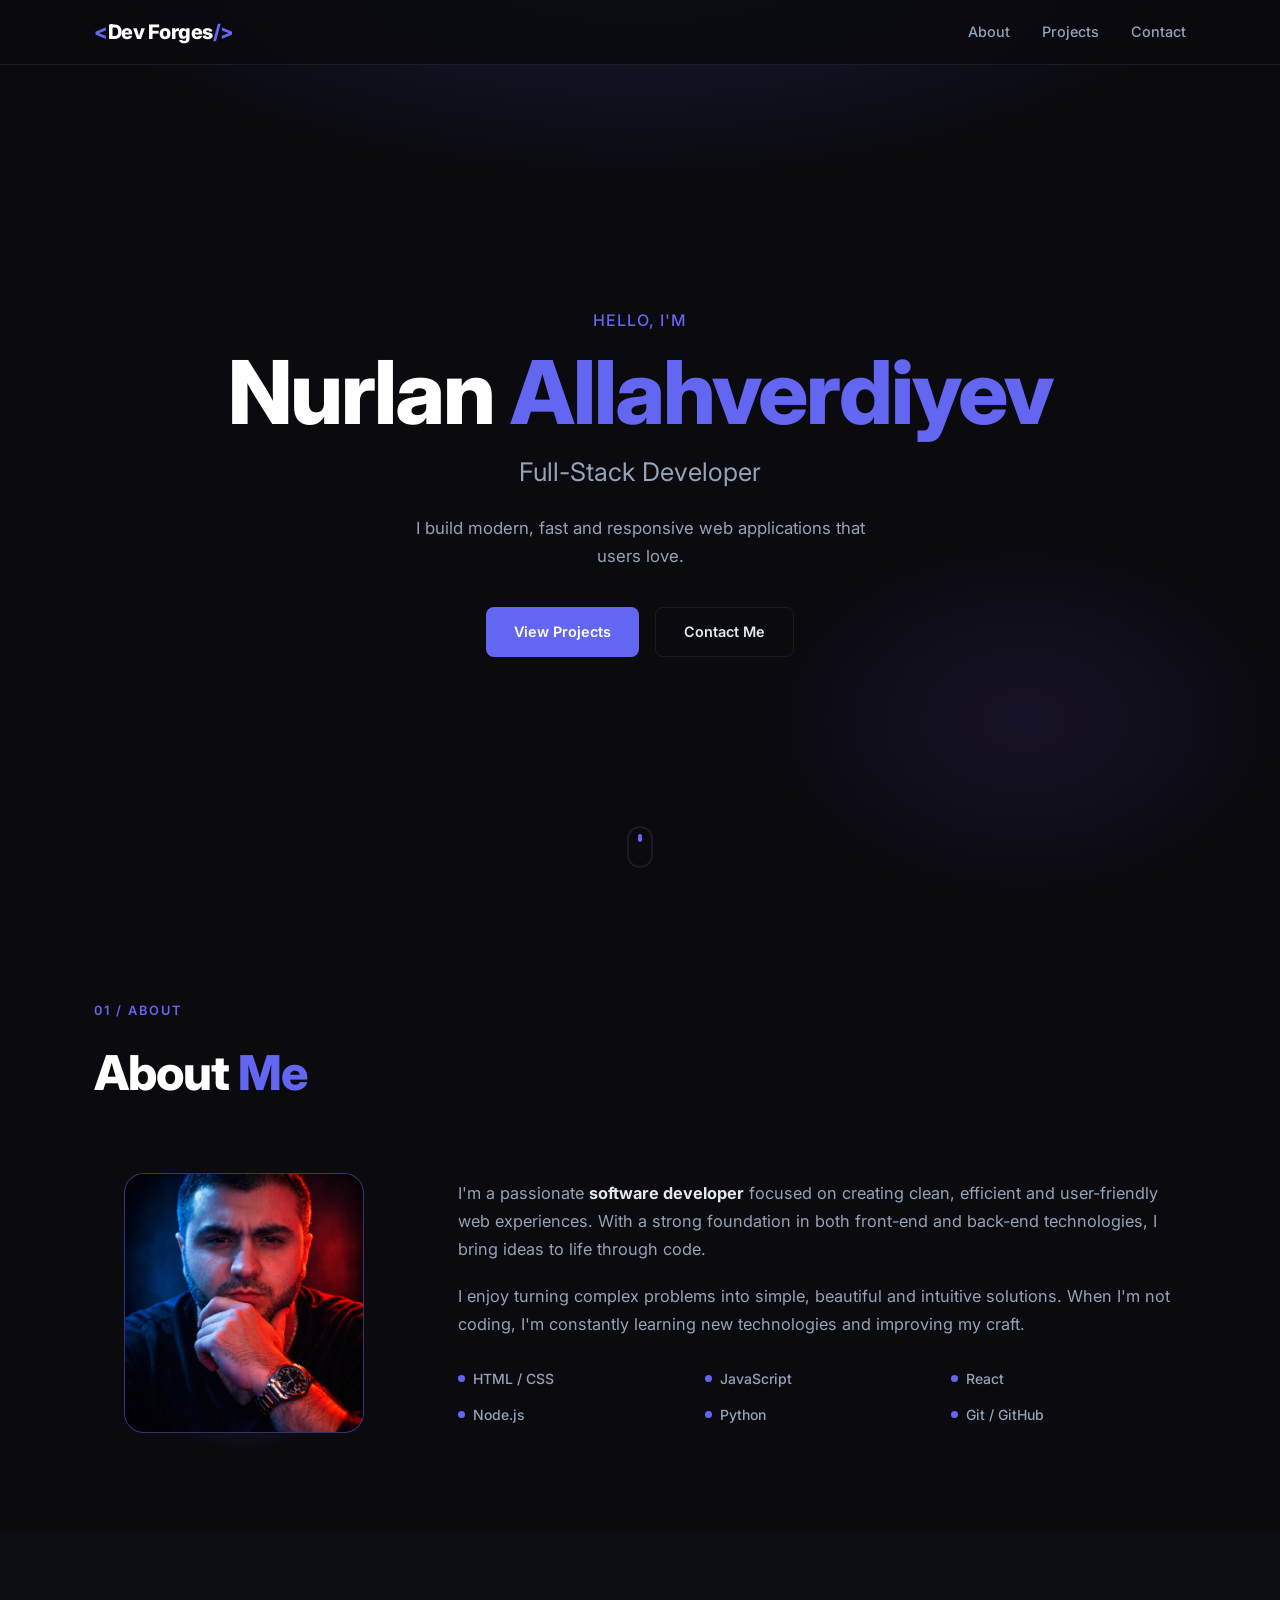
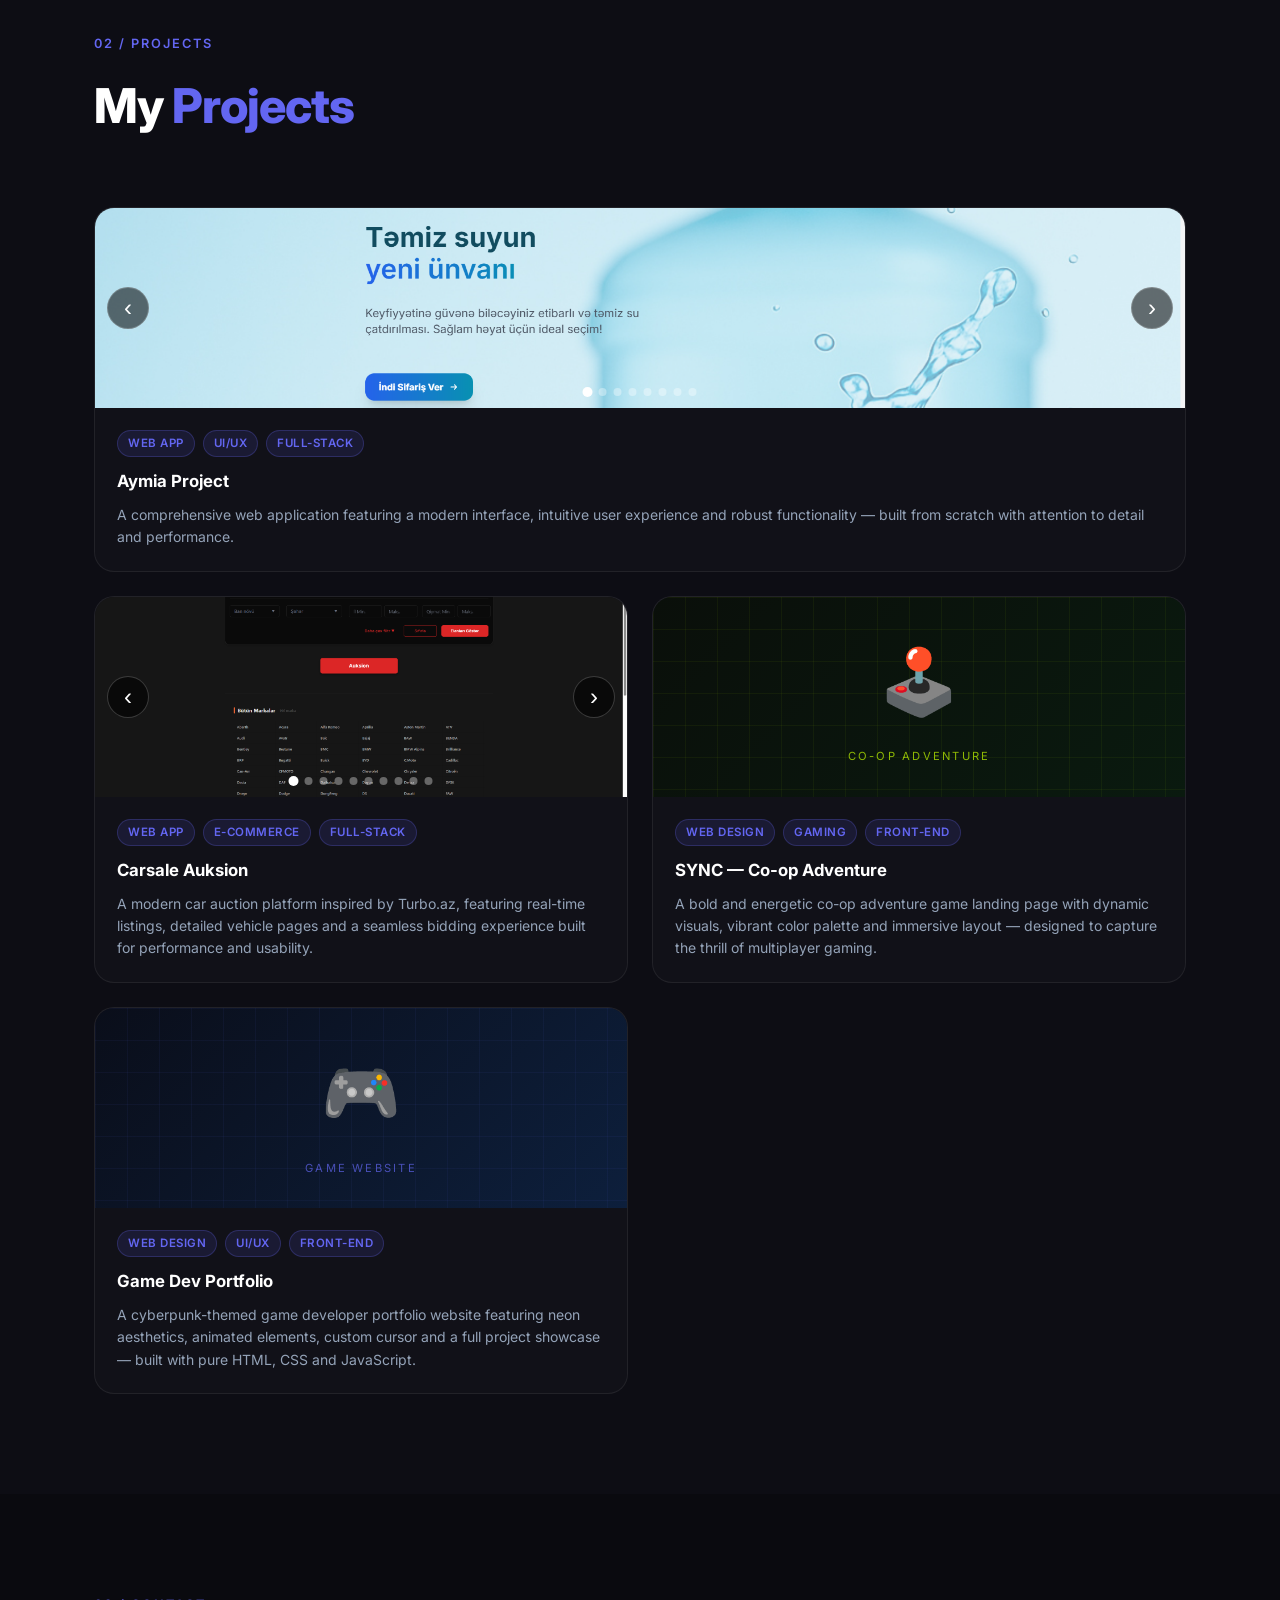
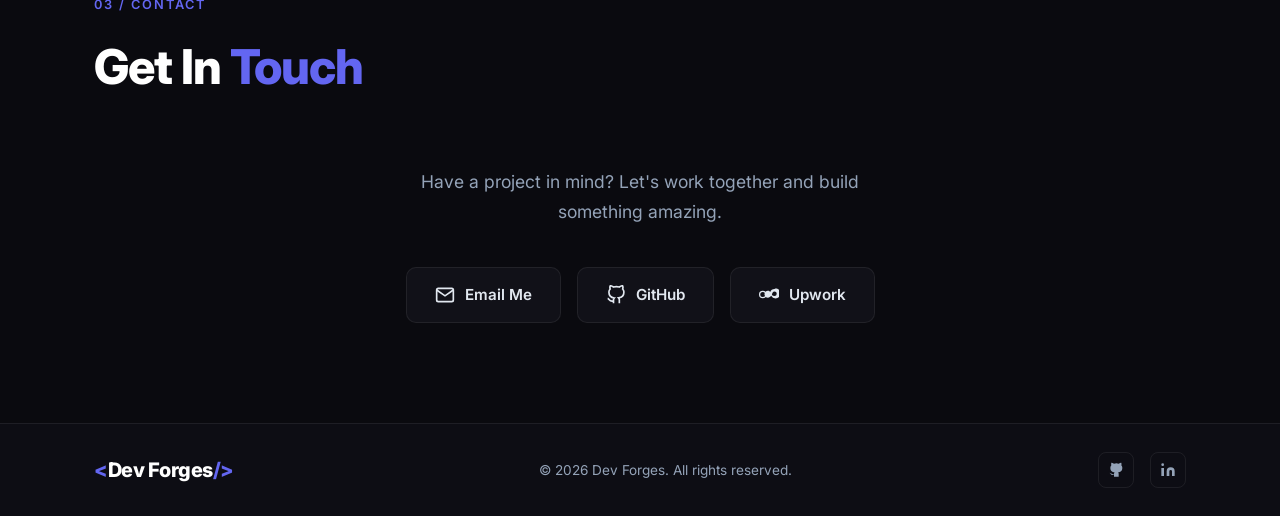
==== index.html @ 32862b6d "Add SYNC Co-op Adventure and Game Dev Portfolio projects to My Projects section Co-Authored-By: Clau" ====
<!DOCTYPE html>
<html lang="en">
<head>
  <meta charset="UTF-8" />
  <meta name="viewport" content="width=device-width, initial-scale=1.0" />
  <title>Dev Forges – Portfolio</title>
  <link rel="preconnect" href="https://fonts.googleapis.com" />
  <link rel="preconnect" href="https://fonts.gstatic.com" crossorigin />
  <link href="https://fonts.googleapis.com/css2?family=Inter:wght@300;400;500;600;700;800&display=swap" rel="stylesheet" />
  <link rel="stylesheet" href="style.css" />
</head>
<body>

  <!-- ===== NAVBAR ===== -->
  <header class="navbar">
    <div class="container nav-inner">
      <a href="#" class="logo">
        <span class="logo-bracket">&lt;</span>Dev Forges<span class="logo-bracket">/&gt;</span>
      </a>
      <nav class="nav-links">
        <a href="#about">About</a>
        <a href="#projects">Projects</a>
        <a href="#contact">Contact</a>
      </nav>
      <button class="burger" id="burger" aria-label="Menu">
        <span></span><span></span><span></span>
      </button>
    </div>
    <div class="mobile-menu" id="mobileMenu">
      <a href="#about" onclick="closeMenu()">About</a>
      <a href="#projects" onclick="closeMenu()">Projects</a>
      <a href="#contact" onclick="closeMenu()">Contact</a>
    </div>
  </header>

  <!-- ===== HERO ===== -->
  <section class="hero">
    <div class="hero-bg"></div>
    <div class="container hero-content">
      <p class="hero-tag">Hello, I'm</p>
      <h1 class="hero-name">Nurlan <span class="accent">Allahverdiyev</span></h1>
      <h2 class="hero-title">Full-Stack Developer</h2>
      <p class="hero-desc">I build modern, fast and responsive web applications that users love.</p>
      <div class="hero-btns">
        <a href="#projects" class="btn btn-primary">View Projects</a>
        <a href="#contact" class="btn btn-outline">Contact Me</a>
      </div>
    </div>
    <div class="hero-scroll">
      <div class="scroll-dot"></div>
    </div>
  </section>

  <!-- ===== ABOUT ===== -->
  <section class="section" id="about">
    <div class="container">
      <div class="section-header">
        <span class="section-tag">01 / About</span>
        <h2 class="section-title">About <span class="accent">Me</span></h2>
      </div>
      <div class="about-grid">
        <div class="about-avatar">
          <div class="avatar-frame">
            <img src="upwork profile picture.png" alt="Nurlan Allahverdiyev" style="width:100%;height:100%;object-fit:cover;" />
          </div>
          <div class="avatar-glow"></div>
        </div>
        <div class="about-text">
          <p>I'm a passionate <strong>software developer</strong> focused on creating clean, efficient and user-friendly web experiences. With a strong foundation in both front-end and back-end technologies, I bring ideas to life through code.</p>
          <p>I enjoy turning complex problems into simple, beautiful and intuitive solutions. When I'm not coding, I'm constantly learning new technologies and improving my craft.</p>
          <div class="skills-grid">
            <div class="skill-item"><span class="skill-dot"></span>HTML / CSS</div>
            <div class="skill-item"><span class="skill-dot"></span>JavaScript</div>
            <div class="skill-item"><span class="skill-dot"></span>React</div>
            <div class="skill-item"><span class="skill-dot"></span>Node.js</div>
            <div class="skill-item"><span class="skill-dot"></span>Python</div>
            <div class="skill-item"><span class="skill-dot"></span>Git / GitHub</div>
          </div>
        </div>
      </div>
    </div>
  </section>

  <!-- ===== PROJECTS ===== -->
  <section class="section section-dark" id="projects">
    <div class="container">
      <div class="section-header">
        <span class="section-tag">02 / Projects</span>
        <h2 class="section-title">My <span class="accent">Projects</span></h2>
      </div>
      <div class="projects-grid">

        <div class="project-card project-card--featured" style="grid-column: 1 / -1;">
          <div class="project-img project-img--carousel">
            <div class="carousel" id="aymiaCarousel">
              <div class="carousel-track" id="aymiaTrack">
                <img src="Aymia Project photo/Screenshot (2).png" alt="Aymia Project – 1" />
                <img src="Aymia Project photo/Screenshot (3).png" alt="Aymia Project – 2" />
                <img src="Aymia Project photo/Screenshot (4).png" alt="Aymia Project – 3" />
                <img src="Aymia Project photo/Screenshot (5).png" alt="Aymia Project – 4" />
                <img src="Aymia Project photo/Screenshot (6).png" alt="Aymia Project – 5" />
                <img src="Aymia Project photo/Screenshot (7).png" alt="Aymia Project – 6" />
                <img src="Aymia Project photo/Screenshot (8).png" alt="Aymia Project – 7" />
                <img src="Aymia Project photo/Screenshot (9).png" alt="Aymia Project – 8" />
              </div>
              <button class="carousel-btn carousel-btn--prev" id="aymiaPrev" aria-label="Previous">&#8249;</button>
              <button class="carousel-btn carousel-btn--next" id="aymiaNext" aria-label="Next">&#8250;</button>
              <div class="carousel-dots" id="aymiaDots"></div>
            </div>
          </div>
          <div class="project-info">
            <div class="project-tags"><span>Web App</span><span>UI/UX</span><span>Full-Stack</span></div>
            <h3>Aymia Project</h3>
            <p>A comprehensive web application featuring a modern interface, intuitive user experience and robust functionality — built from scratch with attention to detail and performance.</p>
          </div>
        </div>

        <div class="project-card project-card--featured">
          <div class="project-img project-img--carousel">
            <div class="carousel" id="carsaleCarousel">
              <div class="carousel-track" id="carsaleTrack">
                <img src="Turbo.az-Auksion/Screenshot (10).png" alt="Carsale Auksion – 1" />
                <img src="Turbo.az-Auksion/Screenshot (11).png" alt="Carsale Auksion – 2" />
                <img src="Turbo.az-Auksion/Screenshot (12).png" alt="Carsale Auksion – 3" />
                <img src="Turbo.az-Auksion/Screenshot (13).png" alt="Carsale Auksion – 4" />
                <img src="Turbo.az-Auksion/Screenshot (14).png" alt="Carsale Auksion – 5" />
                <img src="Turbo.az-Auksion/Screenshot (15).png" alt="Carsale Auksion – 6" />
                <img src="Turbo.az-Auksion/Screenshot (16).png" alt="Carsale Auksion – 7" />
                <img src="Turbo.az-Auksion/Screenshot (17).png" alt="Carsale Auksion – 8" />
                <img src="Turbo.az-Auksion/Screenshot (18).png" alt="Carsale Auksion – 9" />
                <img src="Turbo.az-Auksion/Screenshot (20).png" alt="Carsale Auksion – 10" />
              </div>
              <button class="carousel-btn carousel-btn--prev" id="carsalePrev" aria-label="Previous">&#8249;</button>
              <button class="carousel-btn carousel-btn--next" id="carsaleNext" aria-label="Next">&#8250;</button>
              <div class="carousel-dots" id="carsaleDots"></div>
            </div>
          </div>
          <div class="project-info">
            <div class="project-tags"><span>Web App</span><span>E-Commerce</span><span>Full-Stack</span></div>
            <h3>Carsale Auksion</h3>
            <p>A modern car auction platform inspired by Turbo.az, featuring real-time listings, detailed vehicle pages and a seamless bidding experience built for performance and usability.</p>
          </div>
        </div>

        <a href="Portfolio Website.html" target="_blank" rel="noopener" class="project-card project-card--featured" style="text-decoration:none;color:inherit;cursor:pointer;">
          <div class="project-img" style="background:linear-gradient(135deg,#0a0f0a 0%,#0a1a0f 100%);display:flex;align-items:center;justify-content:center;flex-direction:column;gap:0.75rem;height:200px;overflow:hidden;position:relative;">
            <div style="position:absolute;inset:0;background-image:linear-gradient(rgba(200,255,0,0.05) 1px,transparent 1px),linear-gradient(90deg,rgba(200,255,0,0.05) 1px,transparent 1px);background-size:32px 32px;"></div>
            <div style="font-size:4rem;position:relative;z-index:1;">🕹️</div>
            <span style="font-size:0.7rem;letter-spacing:0.2em;color:rgba(200,255,0,0.7);position:relative;z-index:1;text-transform:uppercase;">Co-op Adventure</span>
          </div>
          <div class="project-overlay">
            <span class="project-link-btn">View Website →</span>
          </div>
          <div class="project-info">
            <div class="project-tags"><span>Web Design</span><span>Gaming</span><span>Front-End</span></div>
            <h3>SYNC — Co-op Adventure</h3>
            <p>A bold and energetic co-op adventure game landing page with dynamic visuals, vibrant color palette and immersive layout — designed to capture the thrill of multiplayer gaming.</p>
          </div>
        </a>

        <a href="Game website.html" target="_blank" rel="noopener" class="project-card project-card--featured" style="text-decoration:none;color:inherit;cursor:pointer;">
          <div class="project-img" style="background:linear-gradient(135deg,#0a0e1a 0%,#0d1f3c 100%);display:flex;align-items:center;justify-content:center;flex-direction:column;gap:0.75rem;height:200px;overflow:hidden;position:relative;">
            <div style="position:absolute;inset:0;background-image:linear-gradient(rgba(99,102,241,0.06) 1px,transparent 1px),linear-gradient(90deg,rgba(99,102,241,0.06) 1px,transparent 1px);background-size:32px 32px;"></div>
            <div style="font-size:4rem;position:relative;z-index:1;">🎮</div>
            <span style="font-size:0.7rem;letter-spacing:0.2em;color:rgba(99,102,241,0.7);position:relative;z-index:1;text-transform:uppercase;">Game Website</span>
          </div>
          <div class="project-overlay">
            <span class="project-link-btn">View Website →</span>
          </div>
          <div class="project-info">
            <div class="project-tags"><span>Web Design</span><span>UI/UX</span><span>Front-End</span></div>
            <h3>Game Dev Portfolio</h3>
            <p>A cyberpunk-themed game developer portfolio website featuring neon aesthetics, animated elements, custom cursor and a full project showcase — built with pure HTML, CSS and JavaScript.</p>
          </div>
        </a>

      </div>
    </div>
  </section>

  <!-- ===== CONTACT ===== -->
  <section class="section" id="contact">
    <div class="container">
      <div class="section-header">
        <span class="section-tag">03 / Contact</span>
        <h2 class="section-title">Get In <span class="accent">Touch</span></h2>
      </div>
      <div class="contact-center">
        <p class="contact-lead">Have a project in mind? Let's work together and build something amazing.</p>
        <div class="contact-btns">
          <a href="https://mail.google.com/mail/u/0/#inbox" target="_blank" rel="noopener" class="contact-btn">
            <svg viewBox="0 0 24 24" fill="none" stroke="currentColor" stroke-width="2"><path d="M4 4h16c1.1 0 2 .9 2 2v12c0 1.1-.9 2-2 2H4c-1.1 0-2-.9-2-2V6c0-1.1.9-2 2-2z"/><polyline points="22,6 12,13 2,6"/></svg>
            Email Me
          </a>
          <a href="https://github.com/CorneliusTheDev" target="_blank" rel="noopener" class="contact-btn">
            <svg viewBox="0 0 24 24" fill="none" stroke="currentColor" stroke-width="2"><path d="M9 19c-5 1.5-5-2.5-7-3m14 6v-3.87a3.37 3.37 0 0 0-.94-2.61c3.14-.35 6.44-1.54 6.44-7A5.44 5.44 0 0 0 20 4.77 5.07 5.07 0 0 0 19.91 1S18.73.65 16 2.48a13.38 13.38 0 0 0-7 0C6.27.65 5.09 1 5.09 1A5.07 5.07 0 0 0 5 4.77a5.44 5.44 0 0 0-1.5 3.78c0 5.42 3.3 6.61 6.44 7A3.37 3.37 0 0 0 9 18.13V22"/></svg>
            GitHub
          </a>
          <a href="https://www.upwork.com/freelancers/~01465104f7e6b04236" target="_blank" rel="noopener" class="contact-btn contact-btn-upwork">
            <svg viewBox="0 0 24 24" fill="currentColor"><path d="M18.561 13.158c-1.102 0-2.135-.467-3.074-1.227l.228-1.076.008-.042c.207-1.143.849-3.06 2.839-3.06a2.705 2.705 0 0 1 2.703 2.703 2.707 2.707 0 0 1-2.704 2.702zm0-8.25c-2.431 0-4.317 1.357-5.196 3.625l-.004-.004C12.871 7.24 11.939 6.75 10.773 6.75c-2.344 0-4.214 1.87-4.214 4.214 0 2.344 1.87 4.214 4.214 4.214 1.593 0 2.986-.895 3.713-2.21l.036-.065.038.066a5.995 5.995 0 0 0 5.28 3.156h.005c3.312 0 6-2.688 6-6s-2.688-6-6.006-6h-.078zM4.5 6.75a4.5 4.5 0 1 0 0 9 4.5 4.5 0 0 0 0-9zm0 7.5a3 3 0 1 1 0-6 3 3 0 0 1 0 6z"/></svg>
            Upwork
          </a>
        </div>
      </div>
      </div>
    </div>
  </section>

  <!-- ===== FOOTER ===== -->
  <footer class="footer">
    <div class="container footer-inner">
      <a href="#" class="logo">
        <span class="logo-bracket">&lt;</span>Dev Forges<span class="logo-bracket">/&gt;</span>
      </a>
      <p class="footer-copy">© 2026 Dev Forges. All rights reserved.</p>
      <div class="footer-socials">
        <a href="#" aria-label="GitHub">
          <svg viewBox="0 0 24 24" fill="currentColor"><path d="M9 19c-5 1.5-5-2.5-7-3m14 6v-3.87a3.37 3.37 0 0 0-.94-2.61c3.14-.35 6.44-1.54 6.44-7A5.44 5.44 0 0 0 20 4.77 5.07 5.07 0 0 0 19.91 1S18.73.65 16 2.48a13.38 13.38 0 0 0-7 0C6.27.65 5.09 1 5.09 1A5.07 5.07 0 0 0 5 4.77a5.44 5.44 0 0 0-1.5 3.78c0 5.42 3.3 6.61 6.44 7A3.37 3.37 0 0 0 9 18.13V22"/></svg>
        </a>
        <a href="#" aria-label="LinkedIn">
          <svg viewBox="0 0 24 24" fill="currentColor"><path d="M16 8a6 6 0 0 1 6 6v7h-4v-7a2 2 0 0 0-2-2 2 2 0 0 0-2 2v7h-4v-7a6 6 0 0 1 6-6z"/><rect x="2" y="9" width="4" height="12"/><circle cx="4" cy="4" r="2"/></svg>
        </a>
      </div>
    </div>
  </footer>

  <!-- ===== PROJECT MODAL ===== -->
  <div class="modal-backdrop" id="projectModal" role="dialog" aria-modal="true" aria-label="Project Preview">
    <div class="modal-box">
      <button class="modal-close" id="modalClose" aria-label="Close">&#10005;</button>
      <div class="modal-slider">
        <div class="modal-track" id="modalTrack"></div>
        <button class="modal-arrow modal-arrow--prev" id="modalPrev" aria-label="Previous">&#8249;</button>
        <button class="modal-arrow modal-arrow--next" id="modalNext" aria-label="Next">&#8250;</button>
        <div class="modal-counter" id="modalCounter"></div>
      </div>
      <div class="modal-dots" id="modalDots"></div>
    </div>
  </div>

  <script src="script.js"></script>
</body>
</html>
---- style.css ----
/* ===== RESET & BASE ===== */
*, *::before, *::after { box-sizing: border-box; margin: 0; padding: 0; }

:root {
  --accent: #6366f1;
  --accent-hover: #818cf8;
  --bg: #0a0a0f;
  --bg-card: #111118;
  --bg-dark: #0d0d14;
  --border: rgba(255,255,255,0.07);
  --text: #e2e8f0;
  --text-muted: #94a3b8;
  --radius: 12px;
  --radius-lg: 20px;
  --shadow: 0 4px 24px rgba(0,0,0,0.4);
}

html { scroll-behavior: smooth; }

body {
  font-family: 'Inter', sans-serif;
  background: var(--bg);
  color: var(--text);
  line-height: 1.7;
  overflow-x: hidden;
}

a { color: inherit; text-decoration: none; }
img { display: block; width: 100%; height: 100%; object-fit: cover; }

.container {
  width: 100%;
  max-width: 1140px;
  margin: 0 auto;
  padding: 0 24px;
}

/* ===== NAVBAR ===== */
.navbar {
  position: fixed;
  top: 0; left: 0; right: 0;
  z-index: 100;
  background: rgba(10,10,15,0.85);
  backdrop-filter: blur(16px);
  border-bottom: 1px solid var(--border);
}

.nav-inner {
  display: flex;
  align-items: center;
  justify-content: space-between;
  height: 64px;
}

.logo {
  font-size: 1.25rem;
  font-weight: 800;
  letter-spacing: -0.5px;
  color: #fff;
}
.logo-bracket { color: var(--accent); }

.nav-links { display: flex; gap: 32px; }
.nav-links a {
  font-size: 0.9rem;
  font-weight: 500;
  color: var(--text-muted);
  transition: color 0.2s;
  position: relative;
}
.nav-links a::after {
  content: '';
  position: absolute;
  bottom: -4px; left: 0;
  width: 0; height: 2px;
  background: var(--accent);
  border-radius: 2px;
  transition: width 0.25s;
}
.nav-links a:hover { color: #fff; }
.nav-links a:hover::after { width: 100%; }

.burger {
  display: none;
  flex-direction: column;
  gap: 5px;
  background: none;
  border: none;
  cursor: pointer;
  padding: 4px;
}
.burger span {
  display: block;
  width: 24px; height: 2px;
  background: var(--text);
  border-radius: 2px;
  transition: all 0.3s;
}

.mobile-menu {
  display: none;
  flex-direction: column;
  background: var(--bg-card);
  border-top: 1px solid var(--border);
  padding: 16px 24px;
  gap: 12px;
}
.mobile-menu.open { display: flex; }
.mobile-menu a {
  font-size: 1rem;
  font-weight: 500;
  color: var(--text-muted);
  padding: 8px 0;
  border-bottom: 1px solid var(--border);
  transition: color 0.2s;
}
.mobile-menu a:hover { color: #fff; }

/* ===== BUTTONS ===== */
.btn {
  display: inline-flex;
  align-items: center;
  gap: 8px;
  padding: 12px 28px;
  border-radius: 8px;
  font-size: 0.9rem;
  font-weight: 600;
  cursor: pointer;
  transition: all 0.25s;
  border: none;
}
.btn-primary {
  background: var(--accent);
  color: #fff;
}
.btn-primary:hover {
  background: var(--accent-hover);
  transform: translateY(-2px);
  box-shadow: 0 8px 24px rgba(99,102,241,0.35);
}
.btn-outline {
  background: transparent;
  color: var(--text);
  border: 1.5px solid var(--border);
}
.btn-outline:hover {
  border-color: var(--accent);
  color: var(--accent);
  transform: translateY(-2px);
}
.btn-full { width: 100%; justify-content: center; }

/* ===== HERO ===== */
.hero {
  min-height: 100vh;
  display: flex;
  align-items: center;
  justify-content: center;
  position: relative;
  overflow: hidden;
  padding-top: 64px;
}

.hero-bg {
  position: absolute;
  inset: 0;
  background:
    radial-gradient(ellipse 80% 50% at 50% -10%, rgba(99,102,241,0.2) 0%, transparent 60%),
    radial-gradient(ellipse 40% 40% at 80% 80%, rgba(139,92,246,0.1) 0%, transparent 50%);
  pointer-events: none;
}

.hero-content {
  text-align: center;
  z-index: 1;
  padding: 40px 0;
}

.hero-tag {
  font-size: 1rem;
  color: var(--accent);
  font-weight: 500;
  letter-spacing: 1px;
  text-transform: uppercase;
  margin-bottom: 12px;
}

.hero-name {
  font-size: clamp(2.8rem, 7vw, 5.5rem);
  font-weight: 800;
  letter-spacing: -2px;
  line-height: 1.05;
  margin-bottom: 12px;
  color: #fff;
}

.hero-title {
  font-size: clamp(1.1rem, 3vw, 1.6rem);
  font-weight: 400;
  color: var(--text-muted);
  margin-bottom: 20px;
}

.hero-desc {
  max-width: 480px;
  margin: 0 auto 36px;
  color: var(--text-muted);
  font-size: 1.05rem;
}

.hero-btns {
  display: flex;
  gap: 16px;
  justify-content: center;
  flex-wrap: wrap;
}

.accent { color: var(--accent); }

.hero-scroll {
  position: absolute;
  bottom: 32px;
  left: 50%;
  transform: translateX(-50%);
  width: 26px; height: 42px;
  border: 2px solid var(--border);
  border-radius: 14px;
  display: flex;
  justify-content: center;
  padding-top: 6px;
}

.scroll-dot {
  width: 4px; height: 8px;
  background: var(--accent);
  border-radius: 2px;
  animation: scrollDown 1.6s ease-in-out infinite;
}

@keyframes scrollDown {
  0% { transform: translateY(0); opacity: 1; }
  100% { transform: translateY(14px); opacity: 0; }
}

/* ===== SECTIONS ===== */
.section {
  padding: 100px 0;
}

.section-dark {
  background: var(--bg-dark);
}

.section-header {
  margin-bottom: 60px;
}

.section-tag {
  font-size: 0.8rem;
  font-weight: 600;
  color: var(--accent);
  text-transform: uppercase;
  letter-spacing: 2px;
  display: block;
  margin-bottom: 10px;
}

.section-title {
  font-size: clamp(2rem, 5vw, 3rem);
  font-weight: 800;
  letter-spacing: -1px;
  color: #fff;
}

/* ===== ABOUT ===== */
.about-grid {
  display: grid;
  grid-template-columns: 300px 1fr;
  gap: 64px;
  align-items: center;
}

.about-avatar {
  position: relative;
  display: flex;
  justify-content: center;
}

.avatar-frame {
  width: 240px;
  height: 260px;
  border-radius: var(--radius-lg);
  background: linear-gradient(135deg, #1e1e2e, #2a1a4e);
  border: 1.5px solid rgba(99,102,241,0.3);
  overflow: hidden;
  position: relative;
  z-index: 1;
  display: flex;
  align-items: center;
  justify-content: center;
}

.avatar-placeholder svg {
  width: 120px;
  height: 120px;
}

.avatar-glow {
  position: absolute;
  width: 200px;
  height: 200px;
  background: radial-gradient(circle, rgba(99,102,241,0.3), transparent 70%);
  border-radius: 50%;
  bottom: -20px;
  z-index: 0;
}

.about-text p {
  color: var(--text-muted);
  margin-bottom: 20px;
  font-size: 1.02rem;
}

.about-text strong { color: var(--text); }

.skills-grid {
  display: grid;
  grid-template-columns: repeat(3, 1fr);
  gap: 12px;
  margin-top: 28px;
}

.skill-item {
  display: flex;
  align-items: center;
  gap: 8px;
  font-size: 0.875rem;
  font-weight: 500;
  color: var(--text-muted);
}

.skill-dot {
  width: 7px; height: 7px;
  background: var(--accent);
  border-radius: 50%;
  flex-shrink: 0;
}

/* ===== PROJECTS ===== */
.projects-grid {
  display: grid;
  grid-template-columns: repeat(2, 1fr);
  gap: 24px;
}

.project-card {
  background: var(--bg-card);
  border: 1px solid var(--border);
  border-radius: var(--radius-lg);
  overflow: hidden;
  transition: transform 0.3s, box-shadow 0.3s, border-color 0.3s;
}

.project-card:hover {
  transform: translateY(-6px);
  box-shadow: 0 16px 48px rgba(0,0,0,0.5);
  border-color: rgba(99,102,241,0.4);
}

.project-img {
  position: relative;
  height: 200px;
  overflow: hidden;
}

.project-img img {
  transition: transform 0.4s ease;
}

.project-card:hover .project-img img {
  transform: scale(1.06);
}

.project-overlay {
  position: absolute;
  inset: 0;
  background: rgba(99,102,241,0.85);
  display: flex;
  align-items: center;
  justify-content: center;
  opacity: 0;
  transition: opacity 0.3s;
}

.project-card:hover .project-overlay { opacity: 1; }

.project-link-btn {
  color: #fff;
  font-weight: 600;
  font-size: 0.95rem;
  padding: 10px 22px;
  border: 2px solid rgba(255,255,255,0.6);
  border-radius: 8px;
  transition: background 0.2s;
}
.project-link-btn:hover { background: rgba(255,255,255,0.15); }

.project-info {
  padding: 22px;
}

.project-tags {
  display: flex;
  gap: 8px;
  margin-bottom: 10px;
  flex-wrap: wrap;
}

.project-tags span {
  font-size: 0.72rem;
  font-weight: 600;
  color: var(--accent);
  background: rgba(99,102,241,0.12);
  border: 1px solid rgba(99,102,241,0.25);
  padding: 3px 10px;
  border-radius: 20px;
  text-transform: uppercase;
  letter-spacing: 0.5px;
}

.project-info h3 {
  font-size: 1.05rem;
  font-weight: 700;
  color: #fff;
  margin-bottom: 8px;
}

.project-info p {
  font-size: 0.875rem;
  color: var(--text-muted);
  line-height: 1.6;
}

/* ===== FEATURED PROJECT ===== */
.projects-grid--single {
  grid-template-columns: repeat(3, 1fr);
}

.project-card--featured .project-img--carousel {
  height: 200px;
}

/* ===== CAROUSEL ===== */
.carousel {
  position: relative;
  width: 100%;
  height: 100%;
  overflow: hidden;
}

.carousel-track {
  display: flex;
  width: 100%;
  height: 100%;
  transition: transform 0.45s cubic-bezier(0.4, 0, 0.2, 1);
}

.carousel-track img {
  min-width: 100%;
  height: 100%;
  object-fit: cover;
  flex-shrink: 0;
}

.carousel-btn {
  position: absolute;
  top: 50%;
  transform: translateY(-50%);
  background: rgba(0,0,0,0.55);
  border: 1.5px solid rgba(255,255,255,0.2);
  color: #fff;
  width: 42px;
  height: 42px;
  border-radius: 50%;
  font-size: 1.5rem;
  line-height: 1;
  cursor: pointer;
  display: flex;
  align-items: center;
  justify-content: center;
  transition: background 0.2s, border-color 0.2s;
  z-index: 2;
  padding: 0;
}

.carousel-btn:hover {
  background: rgba(99,102,241,0.75);
  border-color: var(--accent);
}

.carousel-btn--prev { left: 12px; }
.carousel-btn--next { right: 12px; }

.carousel-dots {
  position: absolute;
  bottom: 12px;
  left: 50%;
  transform: translateX(-50%);
  display: flex;
  gap: 7px;
  z-index: 2;
}

.carousel-dot {
  width: 8px;
  height: 8px;
  border-radius: 50%;
  background: rgba(255,255,255,0.35);
  border: none;
  cursor: pointer;
  padding: 0;
  transition: background 0.2s, transform 0.2s;
}

.carousel-dot.active {
  background: #fff;
  transform: scale(1.25);
}

/* ===== CONTACT ===== */
.contact-grid {
  display: grid;
  grid-template-columns: 1fr 1.2fr;
  gap: 64px;
  align-items: start;
}

.contact-lead {
  font-size: 1.1rem;
  color: var(--text-muted);
  margin-bottom: 36px;
  max-width: 340px;
  line-height: 1.7;
}

.contact-items {
  display: flex;
  flex-direction: column;
  gap: 24px;
}

.contact-item {
  display: flex;
  align-items: flex-start;
  gap: 16px;
}

.contact-icon {
  width: 44px; height: 44px;
  min-width: 44px;
  background: rgba(99,102,241,0.1);
  border: 1px solid rgba(99,102,241,0.25);
  border-radius: 10px;
  display: flex;
  align-items: center;
  justify-content: center;
  color: var(--accent);
}

.contact-icon svg {
  width: 20px; height: 20px;
  stroke: currentColor;
  fill: none;
}

.contact-label {
  font-size: 0.75rem;
  text-transform: uppercase;
  letter-spacing: 1px;
  color: var(--text-muted);
  margin-bottom: 4px;
}

.contact-item a {
  font-size: 0.95rem;
  font-weight: 500;
  color: var(--text);
  transition: color 0.2s;
}
.contact-item a:hover { color: var(--accent); }

/* ===== CONTACT BUTTONS ===== */
.contact-center {
  display: flex;
  flex-direction: column;
  align-items: center;
  text-align: center;
  gap: 40px;
}

.contact-center .contact-lead {
  max-width: 480px;
  font-size: 1.1rem;
  color: var(--text-muted);
  line-height: 1.7;
  margin: 0;
}

.contact-btns {
  display: flex;
  gap: 16px;
  flex-wrap: wrap;
  justify-content: center;
}

.contact-btn {
  display: inline-flex;
  align-items: center;
  gap: 10px;
  padding: 14px 28px;
  border-radius: 10px;
  font-size: 0.95rem;
  font-weight: 600;
  border: 1.5px solid var(--border);
  color: var(--text);
  background: var(--bg-card);
  transition: all 0.25s;
}

.contact-btn svg {
  width: 20px;
  height: 20px;
  flex-shrink: 0;
}

.contact-btn:hover {
  border-color: var(--accent);
  color: var(--accent);
  transform: translateY(-3px);
  box-shadow: 0 8px 24px rgba(99,102,241,0.2);
}

.contact-btn-upwork:hover {
  border-color: #14a800;
  color: #14a800;
  box-shadow: 0 8px 24px rgba(20,168,0,0.2);
}


/* ===== FOOTER ===== */
.footer {
  background: var(--bg-dark);
  border-top: 1px solid var(--border);
  padding: 28px 0;
}

.footer-inner {
  display: flex;
  align-items: center;
  justify-content: space-between;
  flex-wrap: wrap;
  gap: 16px;
}

.footer-copy {
  font-size: 0.85rem;
  color: var(--text-muted);
}

.footer-socials {
  display: flex;
  gap: 16px;
}

.footer-socials a {
  width: 36px; height: 36px;
  border: 1px solid var(--border);
  border-radius: 8px;
  display: flex;
  align-items: center;
  justify-content: center;
  color: var(--text-muted);
  transition: all 0.2s;
}

.footer-socials a svg {
  width: 16px; height: 16px;
}

.footer-socials a:hover {
  border-color: var(--accent);
  color: var(--accent);
}

/* ===== PROJECT MODAL ===== */
.modal-backdrop {
  display: none;
  position: fixed;
  inset: 0;
  background: rgba(0,0,0,0.88);
  z-index: 200;
  align-items: center;
  justify-content: center;
  padding: 24px;
  backdrop-filter: blur(6px);
}

.modal-backdrop.open {
  display: flex;
}

.modal-box {
  position: relative;
  width: 100%;
  max-width: 900px;
  background: var(--bg-card);
  border: 1px solid rgba(99,102,241,0.25);
  border-radius: var(--radius-lg);
  overflow: hidden;
  animation: modalIn 0.3s cubic-bezier(0.4,0,0.2,1);
}

@keyframes modalIn {
  from { opacity: 0; transform: scale(0.92); }
  to   { opacity: 1; transform: scale(1); }
}

.modal-close {
  position: absolute;
  top: 14px;
  right: 14px;
  z-index: 10;
  background: rgba(0,0,0,0.6);
  border: 1.5px solid rgba(255,255,255,0.15);
  color: #fff;
  width: 38px;
  height: 38px;
  border-radius: 50%;
  font-size: 1rem;
  cursor: pointer;
  display: flex;
  align-items: center;
  justify-content: center;
  transition: background 0.2s, border-color 0.2s;
}
.modal-close:hover {
  background: rgba(239,68,68,0.7);
  border-color: #ef4444;
}

.modal-slider {
  position: relative;
  width: 100%;
  height: 520px;
  overflow: hidden;
  background: #000;
}

.modal-track {
  display: flex;
  height: 100%;
  transition: transform 0.4s cubic-bezier(0.4,0,0.2,1);
}

.modal-track img {
  min-width: 100%;
  height: 100%;
  object-fit: contain;
  flex-shrink: 0;
  background: #000;
}

.modal-arrow {
  position: absolute;
  top: 50%;
  transform: translateY(-50%);
  background: rgba(0,0,0,0.55);
  border: 1.5px solid rgba(255,255,255,0.2);
  color: #fff;
  width: 48px;
  height: 48px;
  border-radius: 50%;
  font-size: 1.8rem;
  cursor: pointer;
  display: flex;
  align-items: center;
  justify-content: center;
  transition: background 0.2s, border-color 0.2s;
  z-index: 2;
  padding: 0;
  line-height: 1;
}
.modal-arrow:hover {
  background: rgba(99,102,241,0.75);
  border-color: var(--accent);
}
.modal-arrow--prev { left: 16px; }
.modal-arrow--next { right: 16px; }

.modal-counter {
  position: absolute;
  bottom: 14px;
  right: 16px;
  background: rgba(0,0,0,0.55);
  color: rgba(255,255,255,0.8);
  font-size: 0.8rem;
  font-weight: 600;
  padding: 4px 10px;
  border-radius: 20px;
}

.modal-dots {
  display: flex;
  justify-content: center;
  gap: 8px;
  padding: 14px 0;
  background: var(--bg-card);
}

.modal-dots .carousel-dot {
  background: rgba(255,255,255,0.2);
}
.modal-dots .carousel-dot.active {
  background: var(--accent);
}

/* Card clickable */
.project-card {
  cursor: pointer;
}

.project-card:hover {
  transform: translateY(-6px) scale(1.02);
}

/* ===== SCROLL REVEAL ===== */
.reveal {
  opacity: 0;
  transform: translateY(24px);
  transition: opacity 0.55s ease, transform 0.55s ease;
}
.reveal.visible {
  opacity: 1;
  transform: translateY(0);
}

/* ===== RESPONSIVE ===== */
@media (max-width: 900px) {
  .about-grid {
    grid-template-columns: 1fr;
    gap: 40px;
  }
  .about-avatar { justify-content: center; }
  .projects-grid {
    grid-template-columns: repeat(2, 1fr);
  }
  .contact-grid {
    grid-template-columns: 1fr;
    gap: 48px;
  }
}

@media (max-width: 640px) {
  .nav-links { display: none; }
  .burger { display: flex; }

  .section { padding: 72px 0; }
  .section-header { margin-bottom: 40px; }

  .projects-grid {
    grid-template-columns: 1fr;
  }

  .skills-grid {
    grid-template-columns: repeat(2, 1fr);
  }

  .footer-inner {
    flex-direction: column;
    text-align: center;
  }

  .hero-btns { flex-direction: column; align-items: center; }
  .btn { width: 200px; justify-content: center; }
}
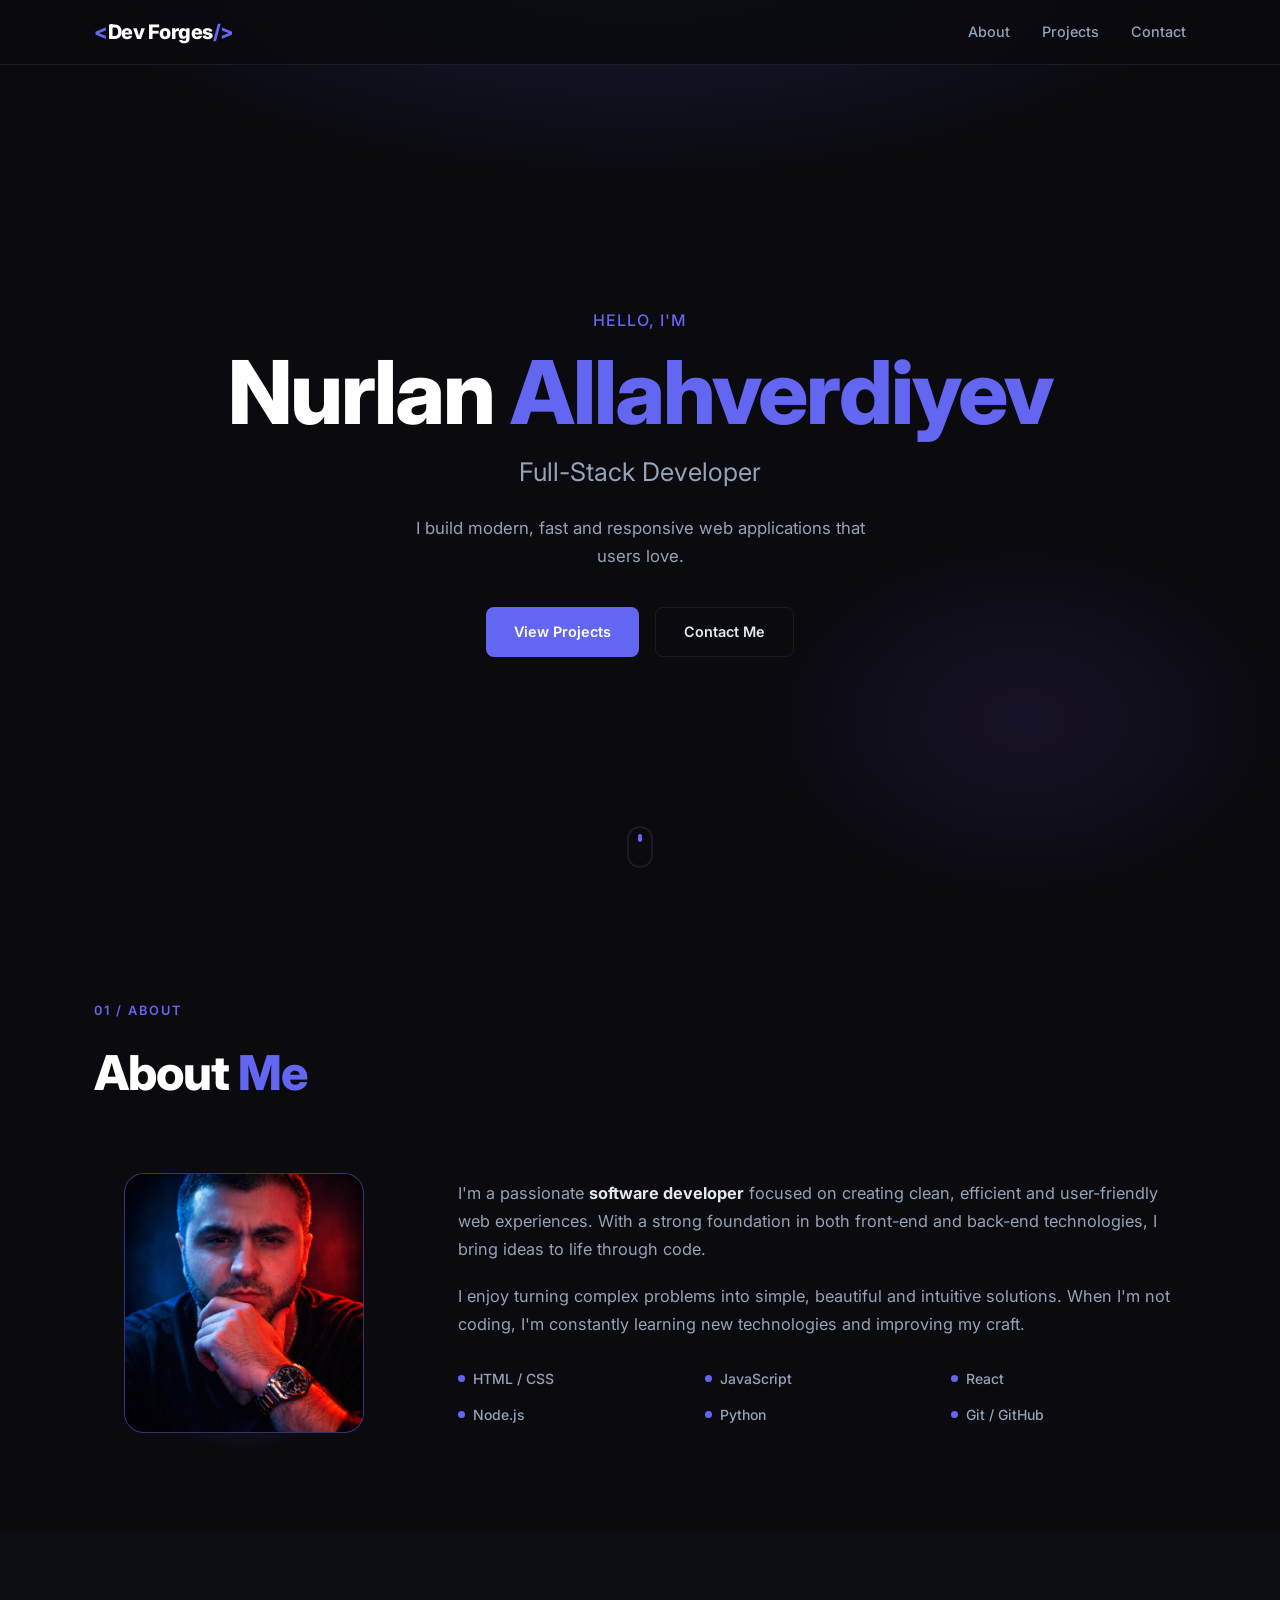
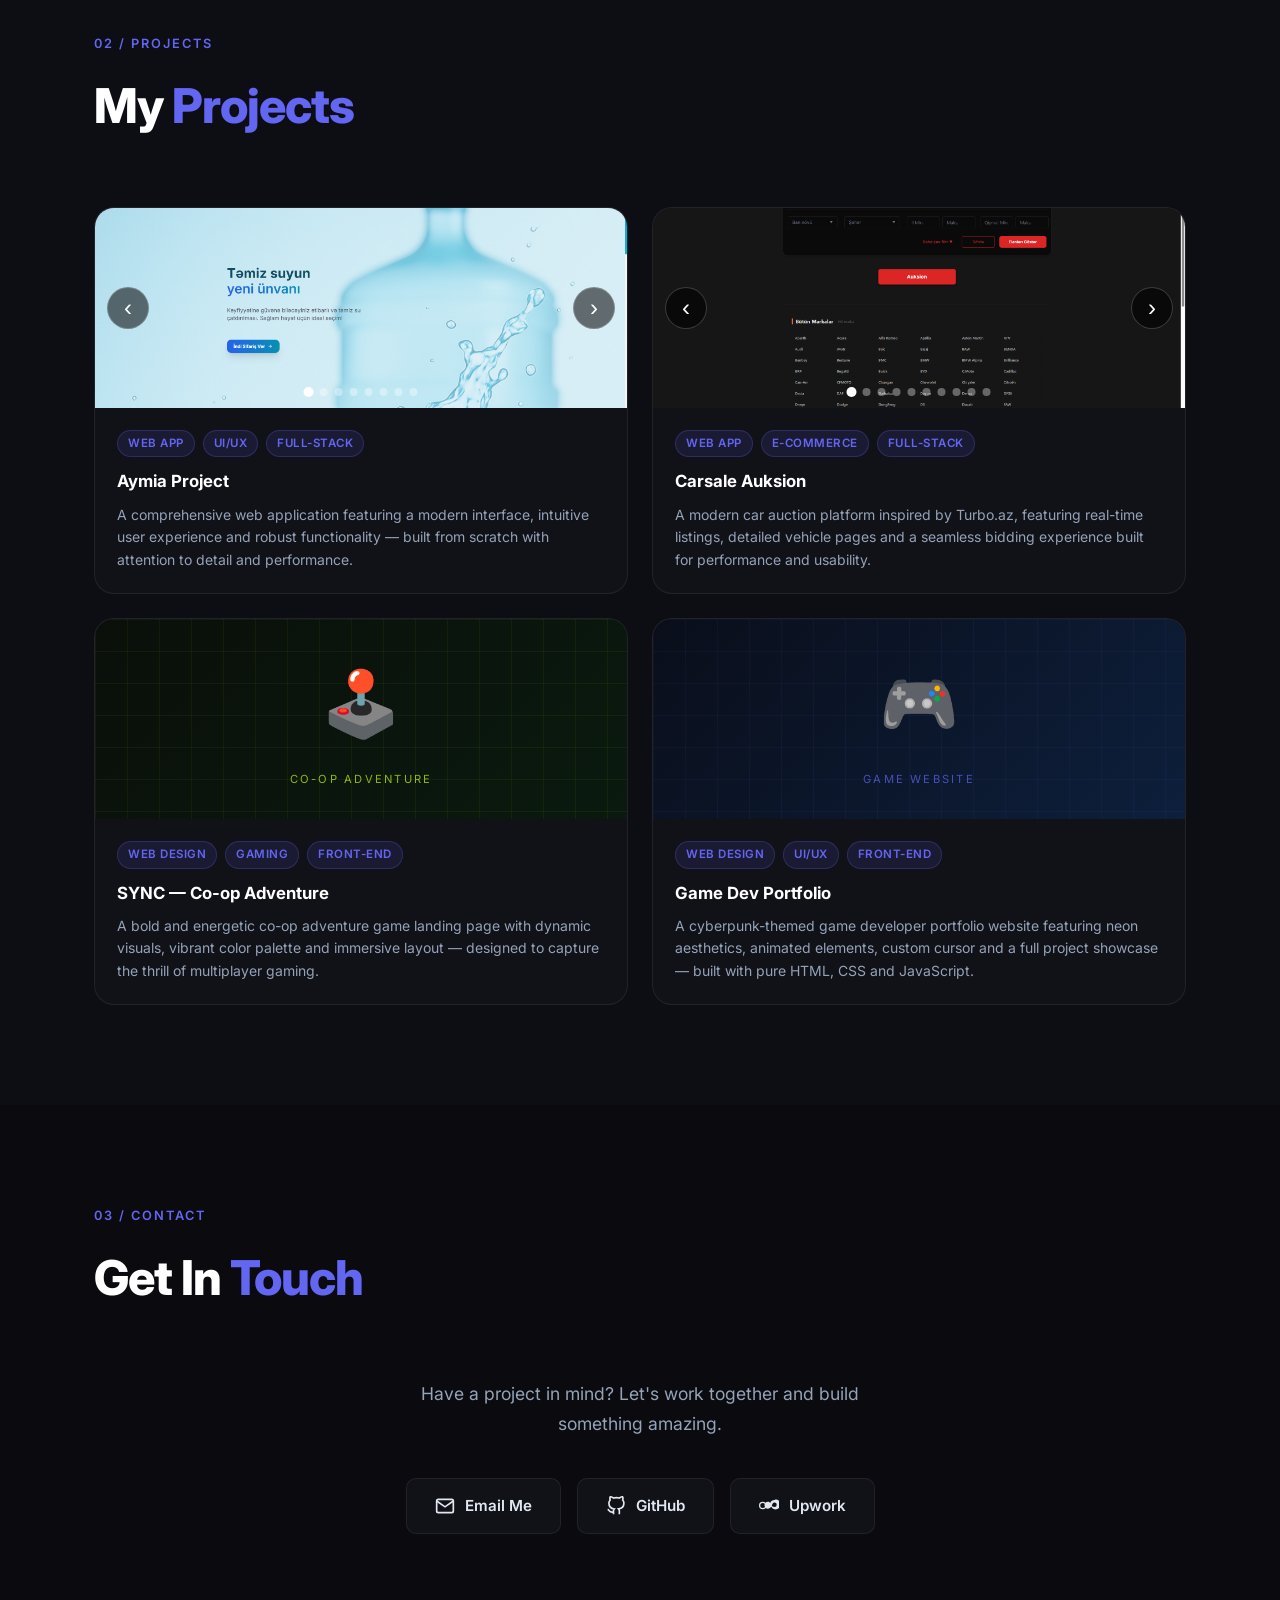
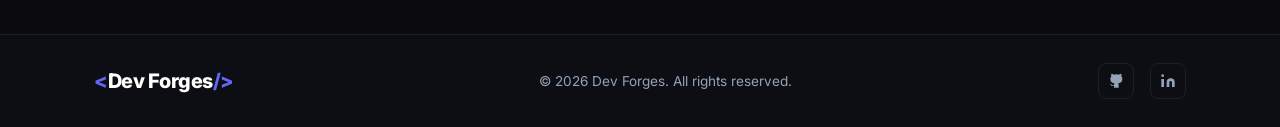
==== commit e8163ff4: "Make Aymia project card same size as other project cards Co-Authored-By: Claude Sonnet 4.6 <noreply@" ====
--- a/index.html
+++ b/index.html
@@ -90,7 +90,7 @@
       </div>
       <div class="projects-grid">
 
-        <div class="project-card project-card--featured" style="grid-column: 1 / -1;">
+        <div class="project-card project-card--featured">
           <div class="project-img project-img--carousel">
             <div class="carousel" id="aymiaCarousel">
               <div class="carousel-track" id="aymiaTrack">
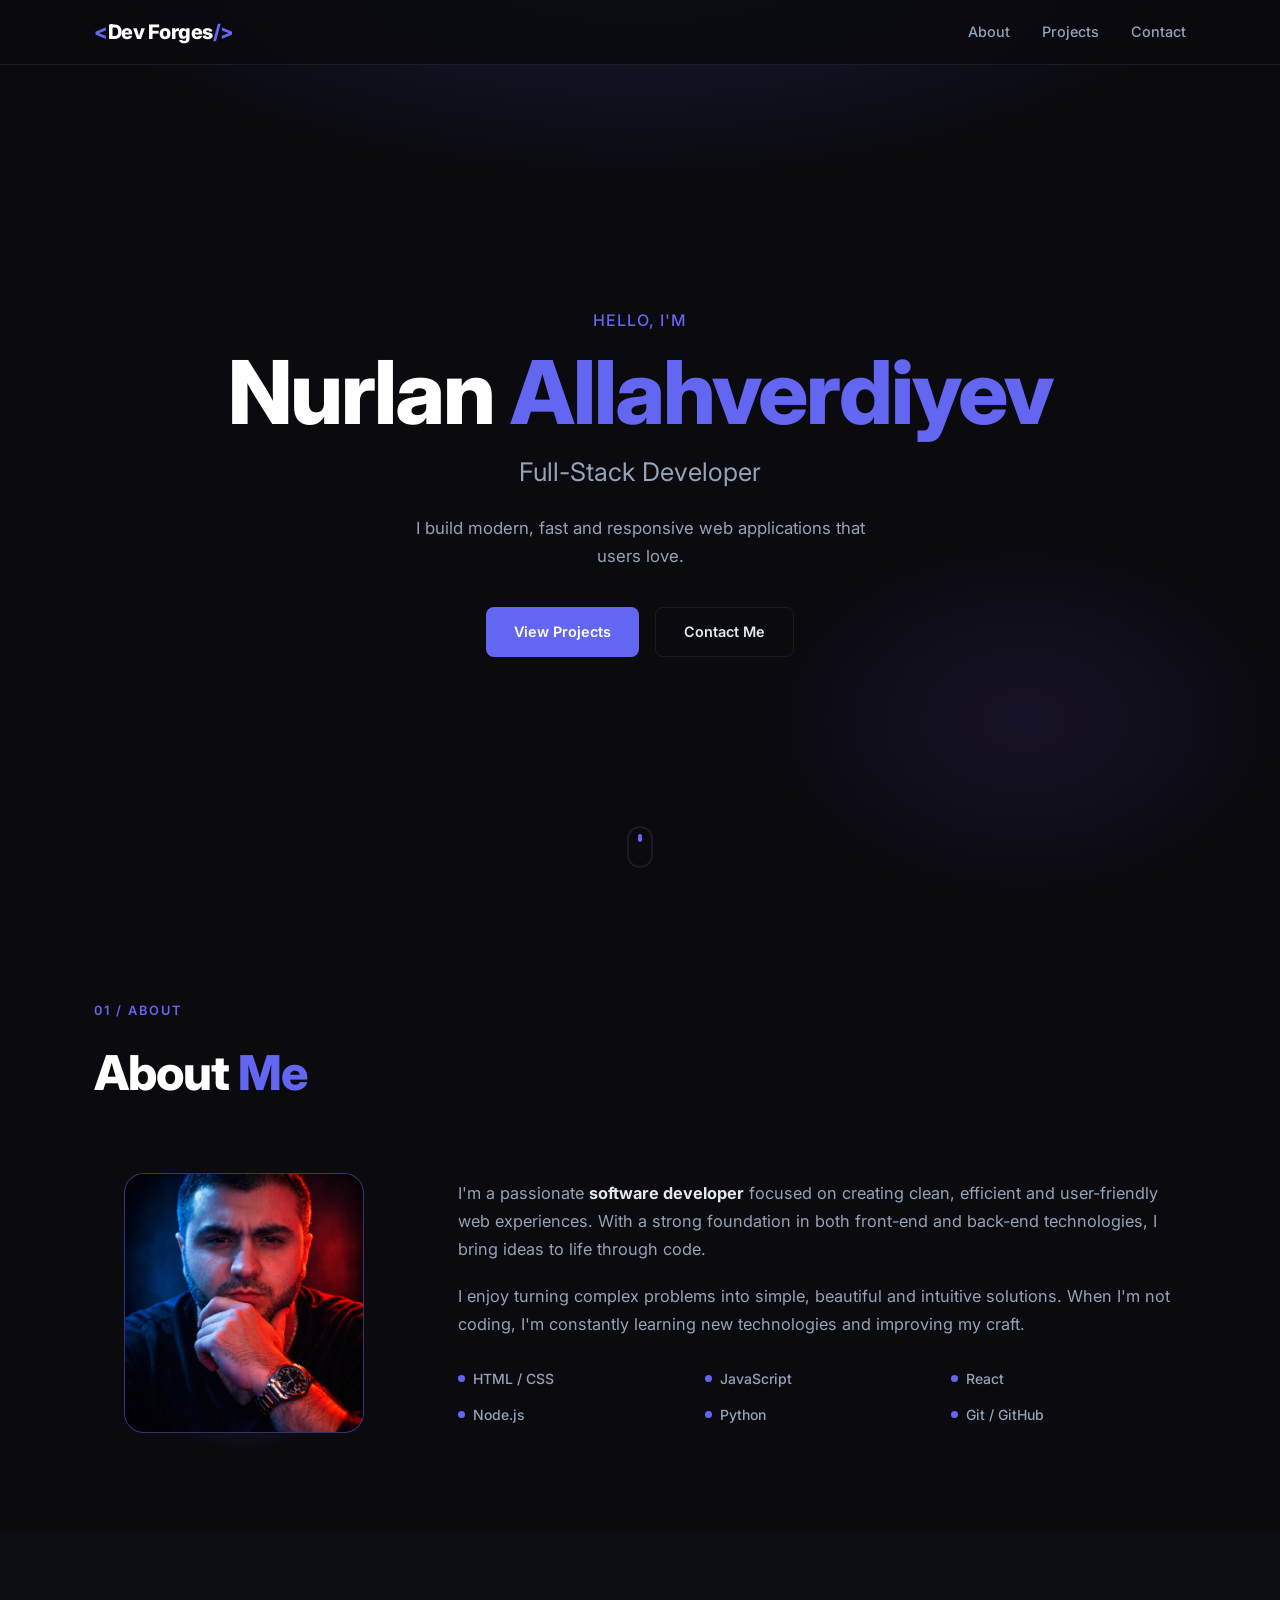
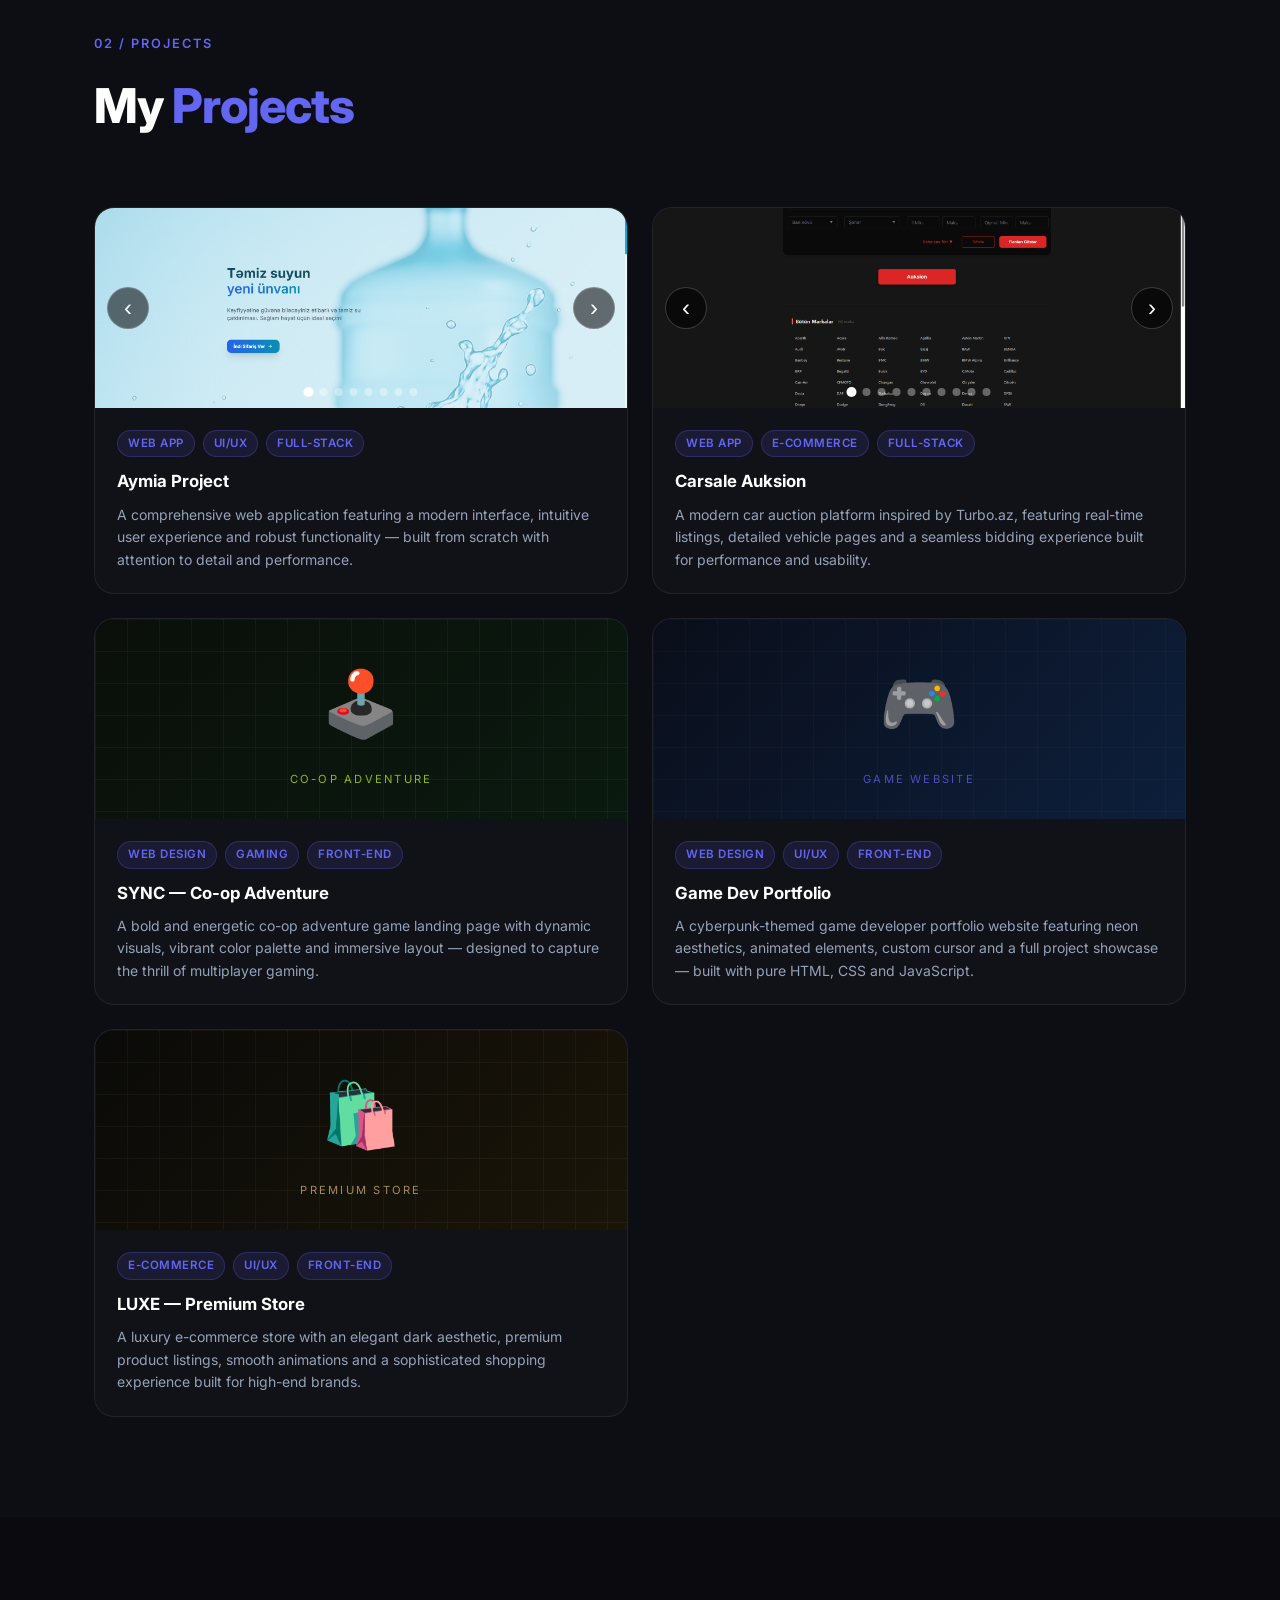
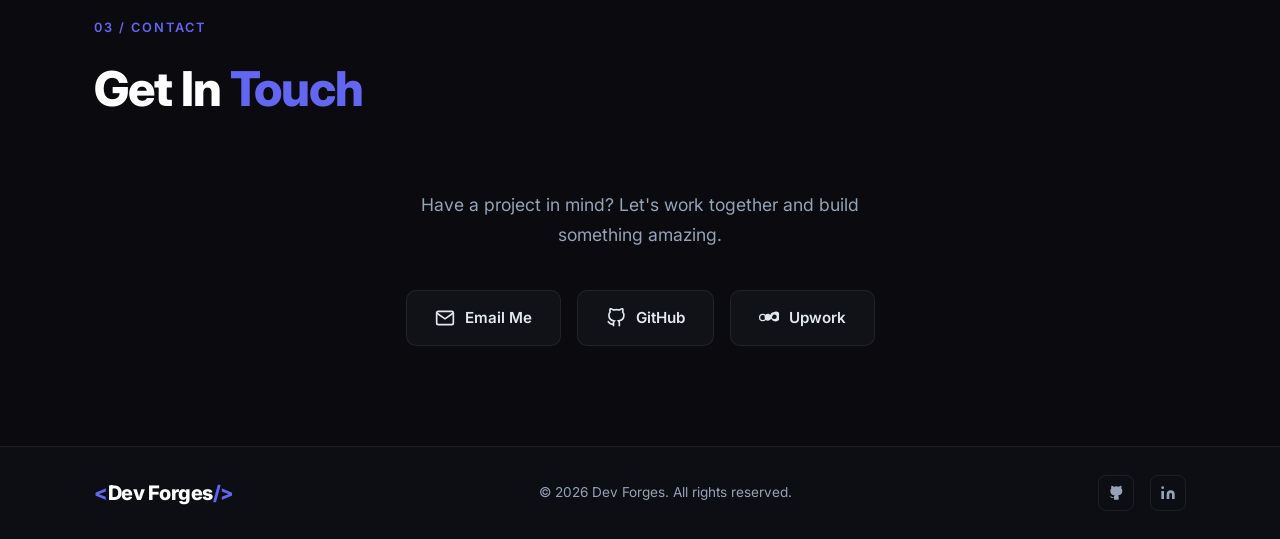
==== commit 00238a56: "son yenileme" ====
--- a/index.html
+++ b/index.html
@@ -174,6 +174,30 @@
           </div>
         </a>
 
+        <a href="shop.html" target="_blank" rel="noopener" class="project-card project-card--featured" style="text-decoration:none;color:inherit;cursor:pointer;">
+          <div class="project-img" style="background:linear-gradient(135deg,#0a0a08 0%,#1a1508 100%);display:flex;align-items:center;justify-content:center;flex-direction:column;gap:0.75rem;height:200px;overflow:hidden;position:relative;">
+            <div style="position:absolute;inset:0;background-image:linear-gradient(rgba(200,169,110,0.06) 1px,transparent 1px),linear-gradient(90deg,rgba(200,169,110,0.06) 1px,transparent 1px);background-size:32px 32px;"></div>
+            <div style="font-size:4rem;position:relative;z-index:1;">🛍️</div>
+            <span style="font-size:0.7rem;letter-spacing:0.2em;color:rgba(200,169,110,0.8);position:relative;z-index:1;text-transform:uppercase;">Premium Store</span>
+          </div>
+          <div class="project-overlay">
+            <span class="project-link-btn">View Website →</span>
+          </div>
+          <div class="project-info">
+            <div class="project-tags"><span>E-Commerce</span><span>UI/UX</span><span>Front-End</span></div>
+            <h3>LUXE — Premium Store</h3>
+            <p>A luxury e-commerce store with an elegant dark aesthetic, premium product listings, smooth animations and a sophisticated shopping experience built for high-end brands.</p>
+          </div>
+        </a>
+
+      </div>
+
+      <!-- See More button — shown only when there are 7+ cards (JS controls visibility) -->
+      <div class="see-more-wrap" id="seeMoreWrap" style="display:none;">
+        <button class="btn-see-more" id="seeMoreBtn">
+          <span class="btn-see-more-text">See More Projects</span>
+          <svg width="18" height="18" viewBox="0 0 24 24" fill="none" stroke="currentColor" stroke-width="2" stroke-linecap="round" stroke-linejoin="round"><polyline points="6 9 12 15 18 9"/></svg>
+        </button>
       </div>
     </div>
   </section>
--- a/style.css
+++ b/style.css
@@ -831,6 +831,68 @@
 
 .project-card:hover {
   transform: translateY(-6px) scale(1.02);
+}
+
+/* ===== SEE MORE BUTTON ===== */
+.see-more-wrap {
+  display: flex;
+  justify-content: center;
+  margin-top: 40px;
+}
+
+.btn-see-more {
+  display: flex;
+  align-items: center;
+  gap: 8px;
+  background: transparent;
+  border: 1.5px solid rgba(99,102,241,0.4);
+  color: var(--text);
+  padding: 13px 32px;
+  border-radius: 10px;
+  font-size: 0.9rem;
+  font-family: inherit;
+  font-weight: 500;
+  cursor: pointer;
+  transition: border-color 0.3s, color 0.3s, background 0.3s;
+  letter-spacing: 0.02em;
+}
+
+.btn-see-more:hover {
+  border-color: var(--accent);
+  color: var(--accent);
+  background: rgba(99,102,241,0.07);
+}
+
+.btn-see-more svg {
+  transition: transform 0.35s ease;
+}
+
+.btn-see-more.open svg {
+  transform: rotate(180deg);
+}
+
+/* Extra cards grid — expands downward */
+.projects-extra-grid {
+  display: grid;
+  grid-template-columns: repeat(2, 1fr);
+  gap: 24px;
+  max-height: 0;
+  overflow: hidden;
+  transition: max-height 0.65s ease, margin-top 0.35s ease, opacity 0.4s ease;
+  opacity: 0;
+  margin-top: 0;
+}
+
+.projects-extra-grid.open {
+  max-height: 4000px;
+  opacity: 1;
+  margin-top: 24px;
+}
+
+@media (max-width: 640px) {
+  .projects-extra-grid {
+    grid-template-columns: 1fr;
+  }
 }
 
 /* ===== SCROLL REVEAL ===== */
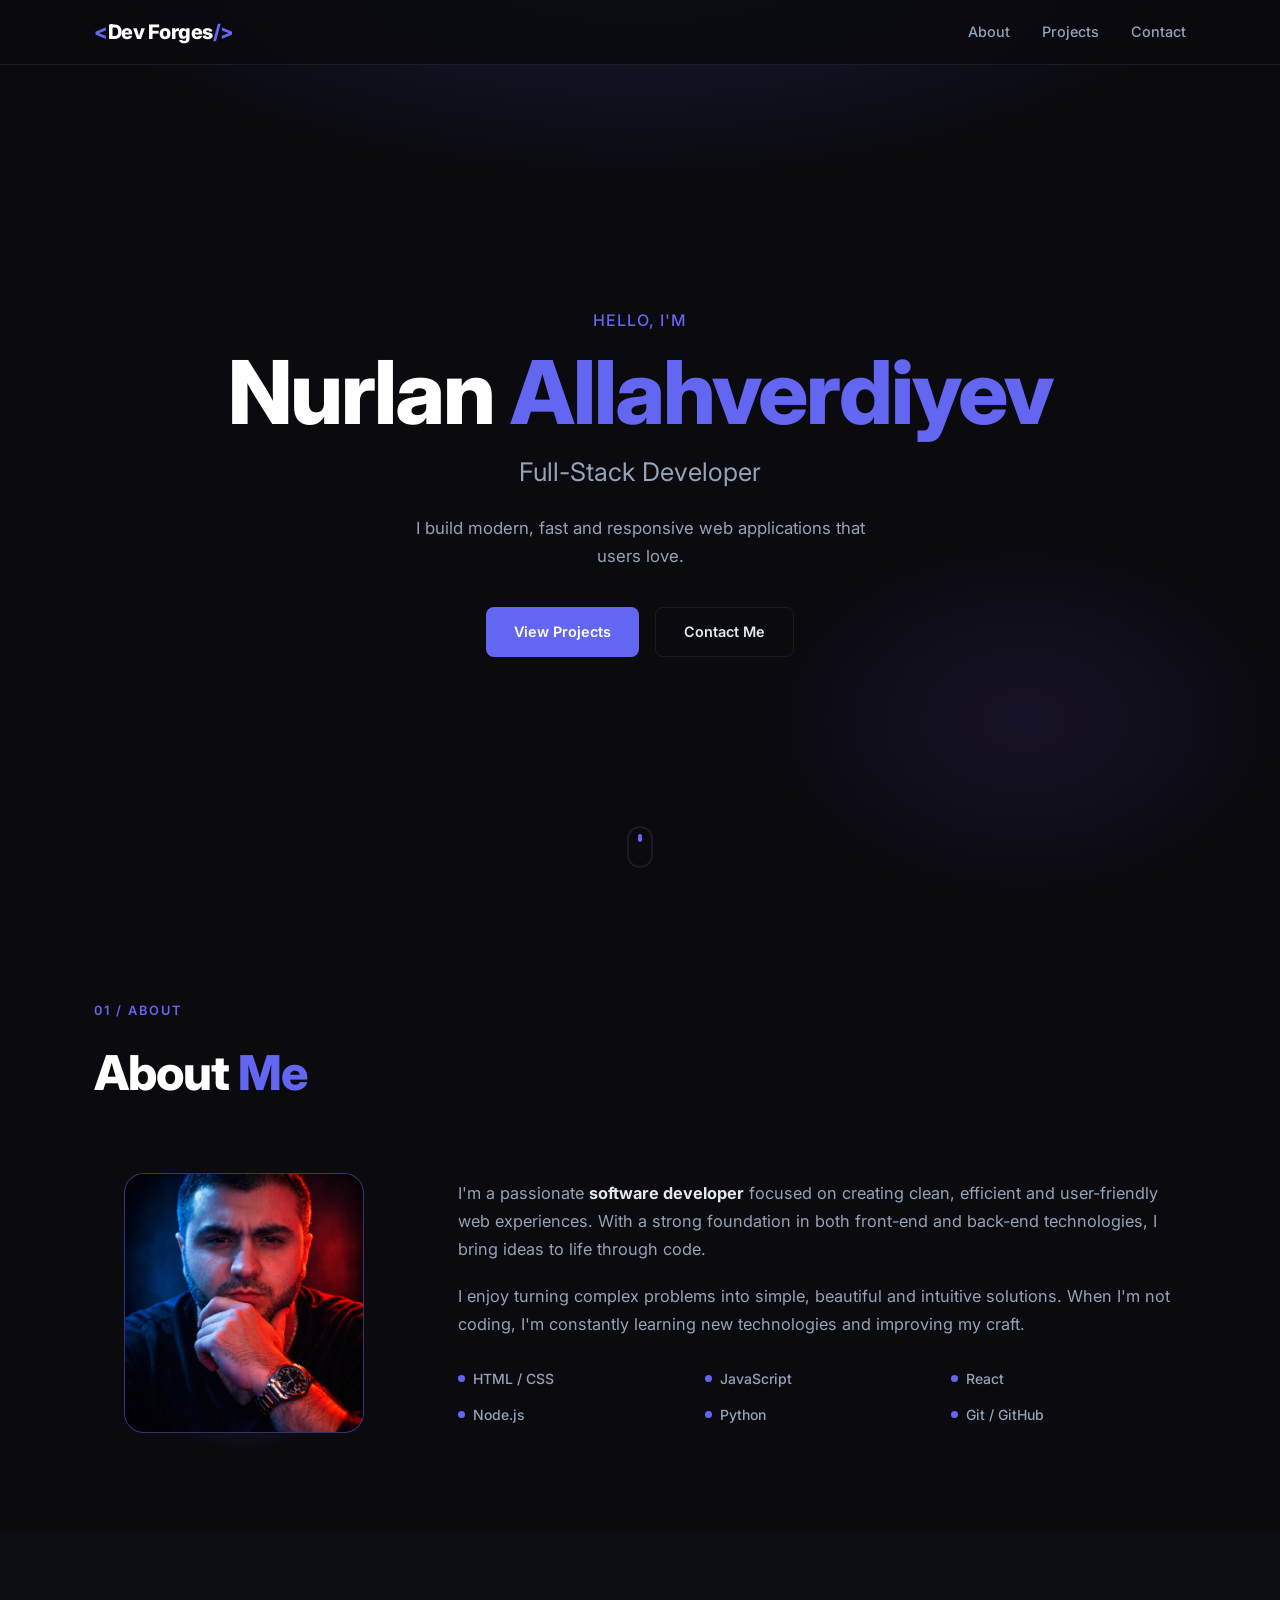
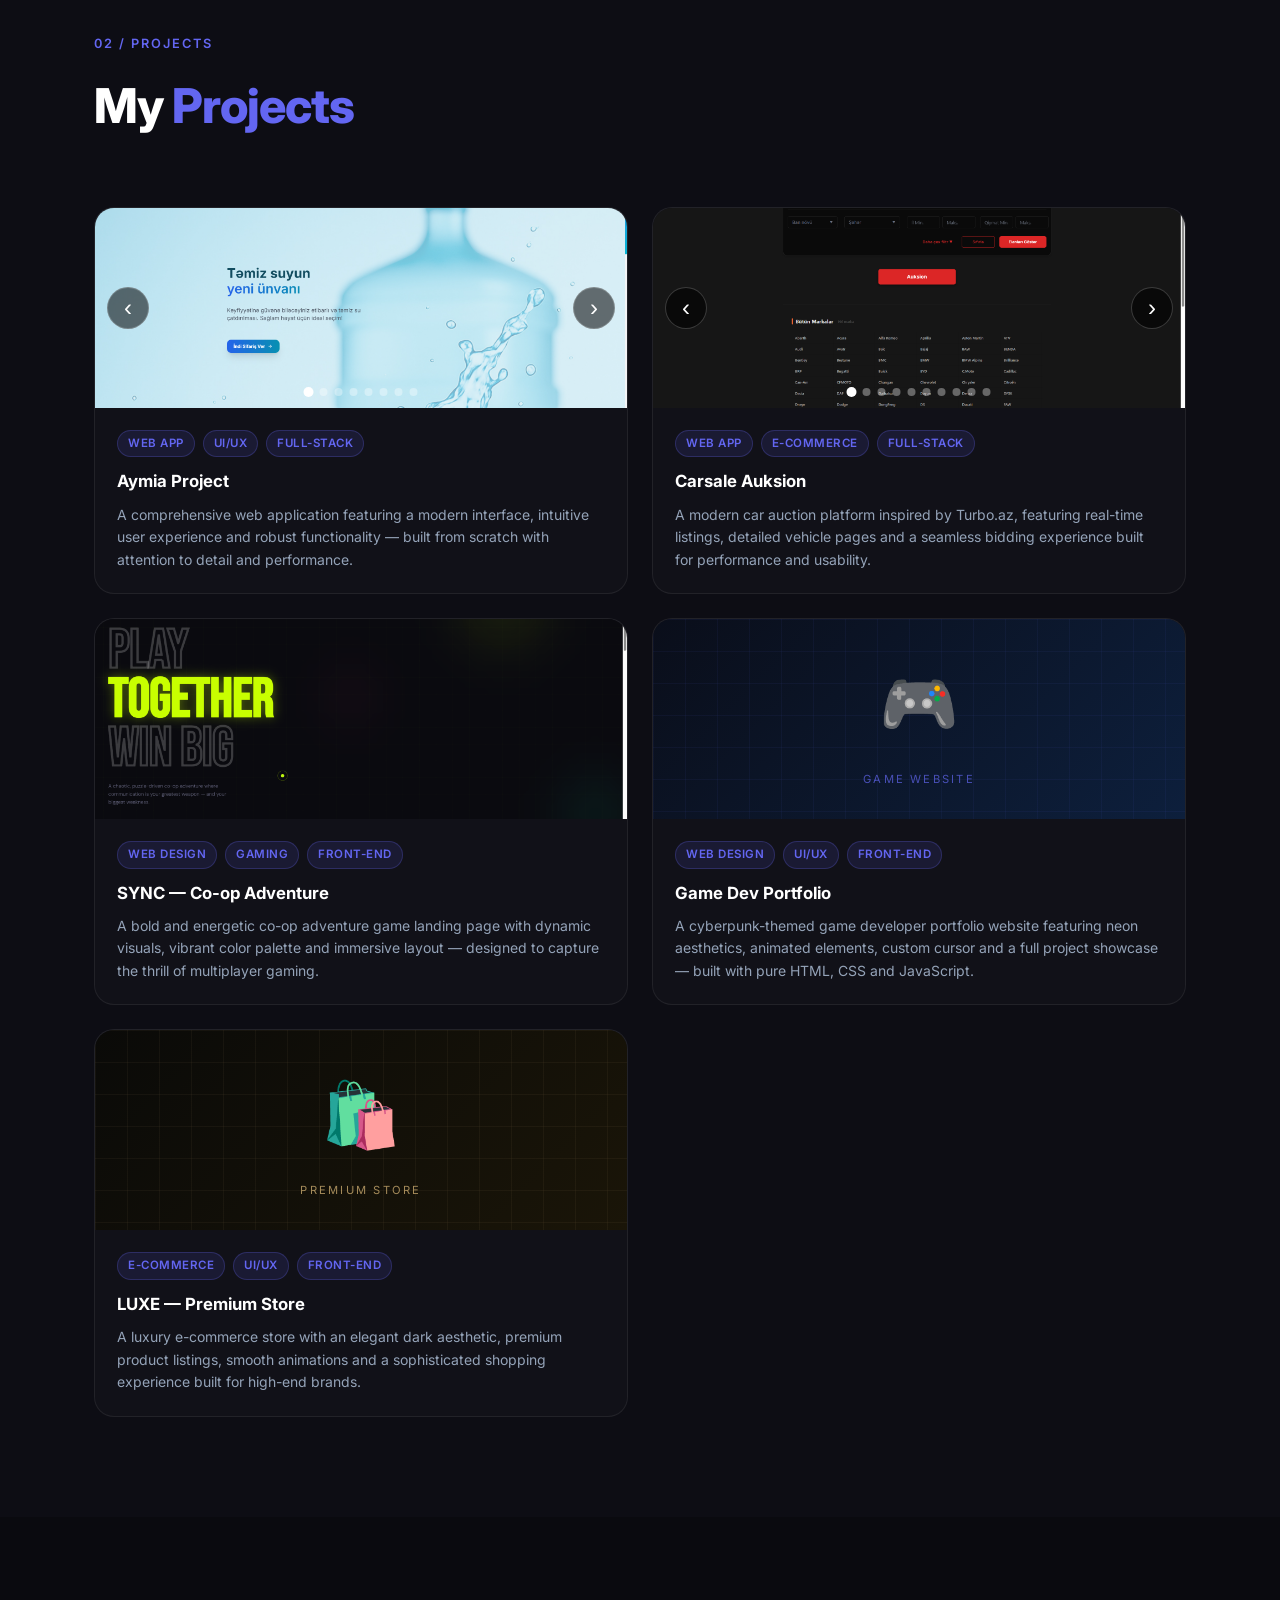
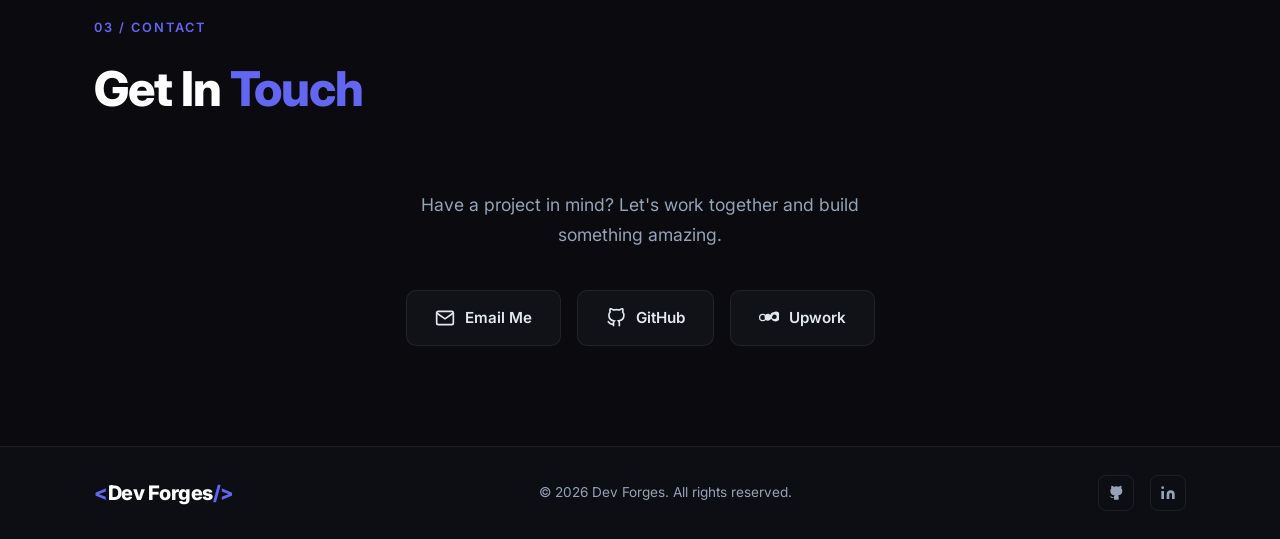
==== commit 73f2e0b1: "son yenilenme 2" ====
--- a/index.html
+++ b/index.html
@@ -143,10 +143,8 @@
         </div>
 
         <a href="Portfolio Website.html" target="_blank" rel="noopener" class="project-card project-card--featured" style="text-decoration:none;color:inherit;cursor:pointer;">
-          <div class="project-img" style="background:linear-gradient(135deg,#0a0f0a 0%,#0a1a0f 100%);display:flex;align-items:center;justify-content:center;flex-direction:column;gap:0.75rem;height:200px;overflow:hidden;position:relative;">
-            <div style="position:absolute;inset:0;background-image:linear-gradient(rgba(200,255,0,0.05) 1px,transparent 1px),linear-gradient(90deg,rgba(200,255,0,0.05) 1px,transparent 1px);background-size:32px 32px;"></div>
-            <div style="font-size:4rem;position:relative;z-index:1;">🕹️</div>
-            <span style="font-size:0.7rem;letter-spacing:0.2em;color:rgba(200,255,0,0.7);position:relative;z-index:1;text-transform:uppercase;">Co-op Adventure</span>
+          <div class="project-img" style="height:200px;overflow:hidden;position:relative;">
+            <img src="Sync co op.png" alt="SYNC Co-op Adventure" style="width:100%;height:100%;object-fit:cover;" />
           </div>
           <div class="project-overlay">
             <span class="project-link-btn">View Website →</span>
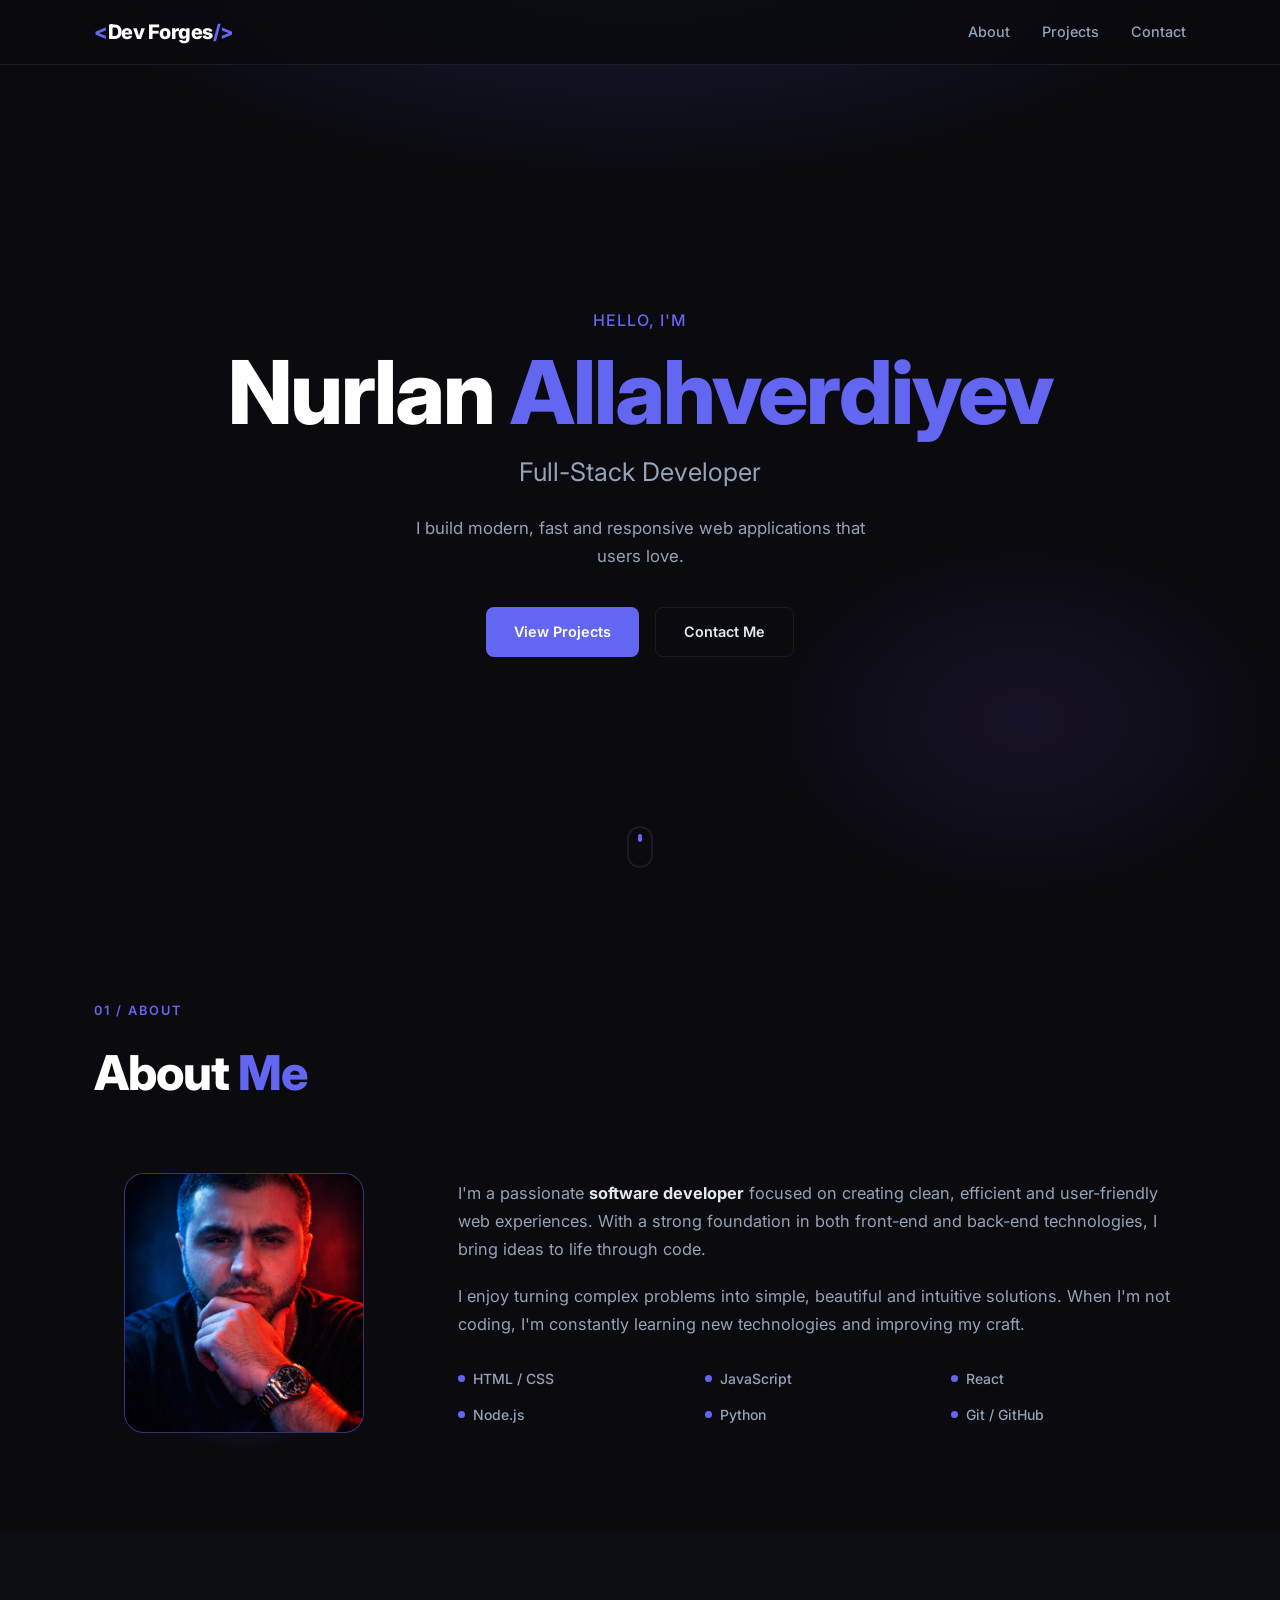
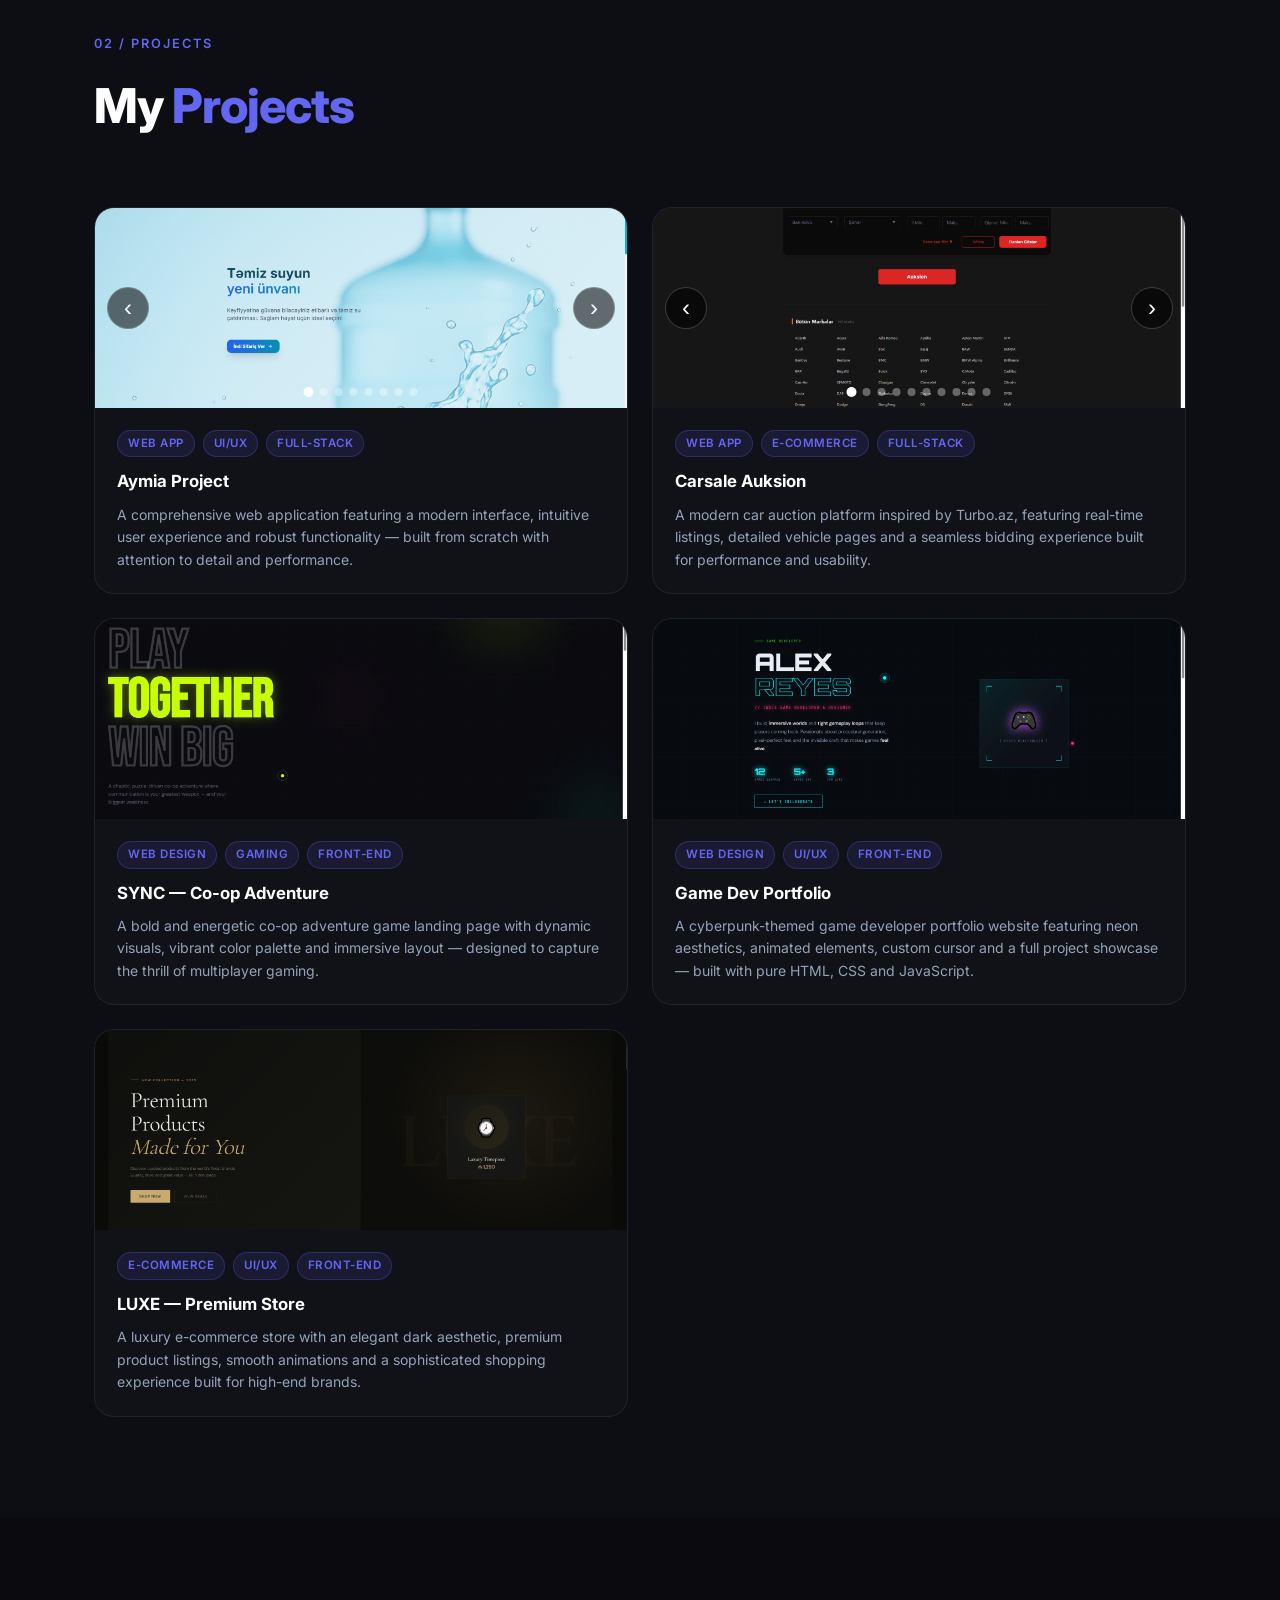
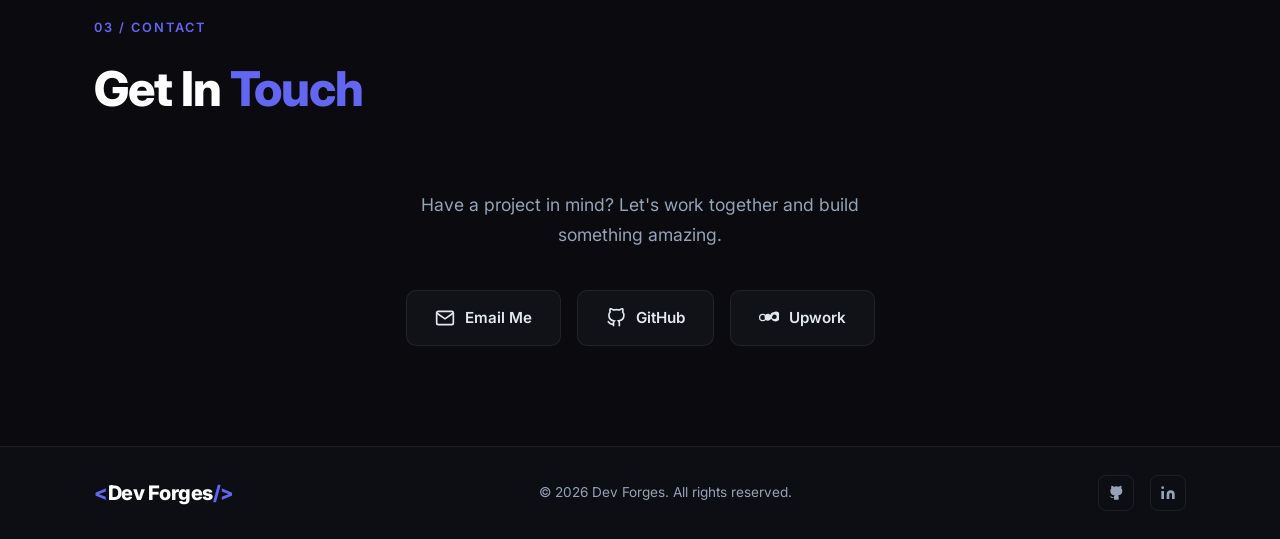
==== commit d9f96fe4: "son yenilikler 3" ====
--- a/index.html
+++ b/index.html
@@ -157,10 +157,8 @@
         </a>
 
         <a href="Game website.html" target="_blank" rel="noopener" class="project-card project-card--featured" style="text-decoration:none;color:inherit;cursor:pointer;">
-          <div class="project-img" style="background:linear-gradient(135deg,#0a0e1a 0%,#0d1f3c 100%);display:flex;align-items:center;justify-content:center;flex-direction:column;gap:0.75rem;height:200px;overflow:hidden;position:relative;">
-            <div style="position:absolute;inset:0;background-image:linear-gradient(rgba(99,102,241,0.06) 1px,transparent 1px),linear-gradient(90deg,rgba(99,102,241,0.06) 1px,transparent 1px);background-size:32px 32px;"></div>
-            <div style="font-size:4rem;position:relative;z-index:1;">🎮</div>
-            <span style="font-size:0.7rem;letter-spacing:0.2em;color:rgba(99,102,241,0.7);position:relative;z-index:1;text-transform:uppercase;">Game Website</span>
+          <div class="project-img" style="height:200px;overflow:hidden;position:relative;">
+            <img src="game dev portfolio.png" alt="Game Dev Portfolio" style="width:100%;height:100%;object-fit:cover;" />
           </div>
           <div class="project-overlay">
             <span class="project-link-btn">View Website →</span>
@@ -173,10 +171,8 @@
         </a>
 
         <a href="shop.html" target="_blank" rel="noopener" class="project-card project-card--featured" style="text-decoration:none;color:inherit;cursor:pointer;">
-          <div class="project-img" style="background:linear-gradient(135deg,#0a0a08 0%,#1a1508 100%);display:flex;align-items:center;justify-content:center;flex-direction:column;gap:0.75rem;height:200px;overflow:hidden;position:relative;">
-            <div style="position:absolute;inset:0;background-image:linear-gradient(rgba(200,169,110,0.06) 1px,transparent 1px),linear-gradient(90deg,rgba(200,169,110,0.06) 1px,transparent 1px);background-size:32px 32px;"></div>
-            <div style="font-size:4rem;position:relative;z-index:1;">🛍️</div>
-            <span style="font-size:0.7rem;letter-spacing:0.2em;color:rgba(200,169,110,0.8);position:relative;z-index:1;text-transform:uppercase;">Premium Store</span>
+          <div class="project-img" style="height:200px;overflow:hidden;position:relative;">
+            <img src="shop picture.png" alt="LUXE Premium Store" style="width:100%;height:100%;object-fit:cover;" />
           </div>
           <div class="project-overlay">
             <span class="project-link-btn">View Website →</span>
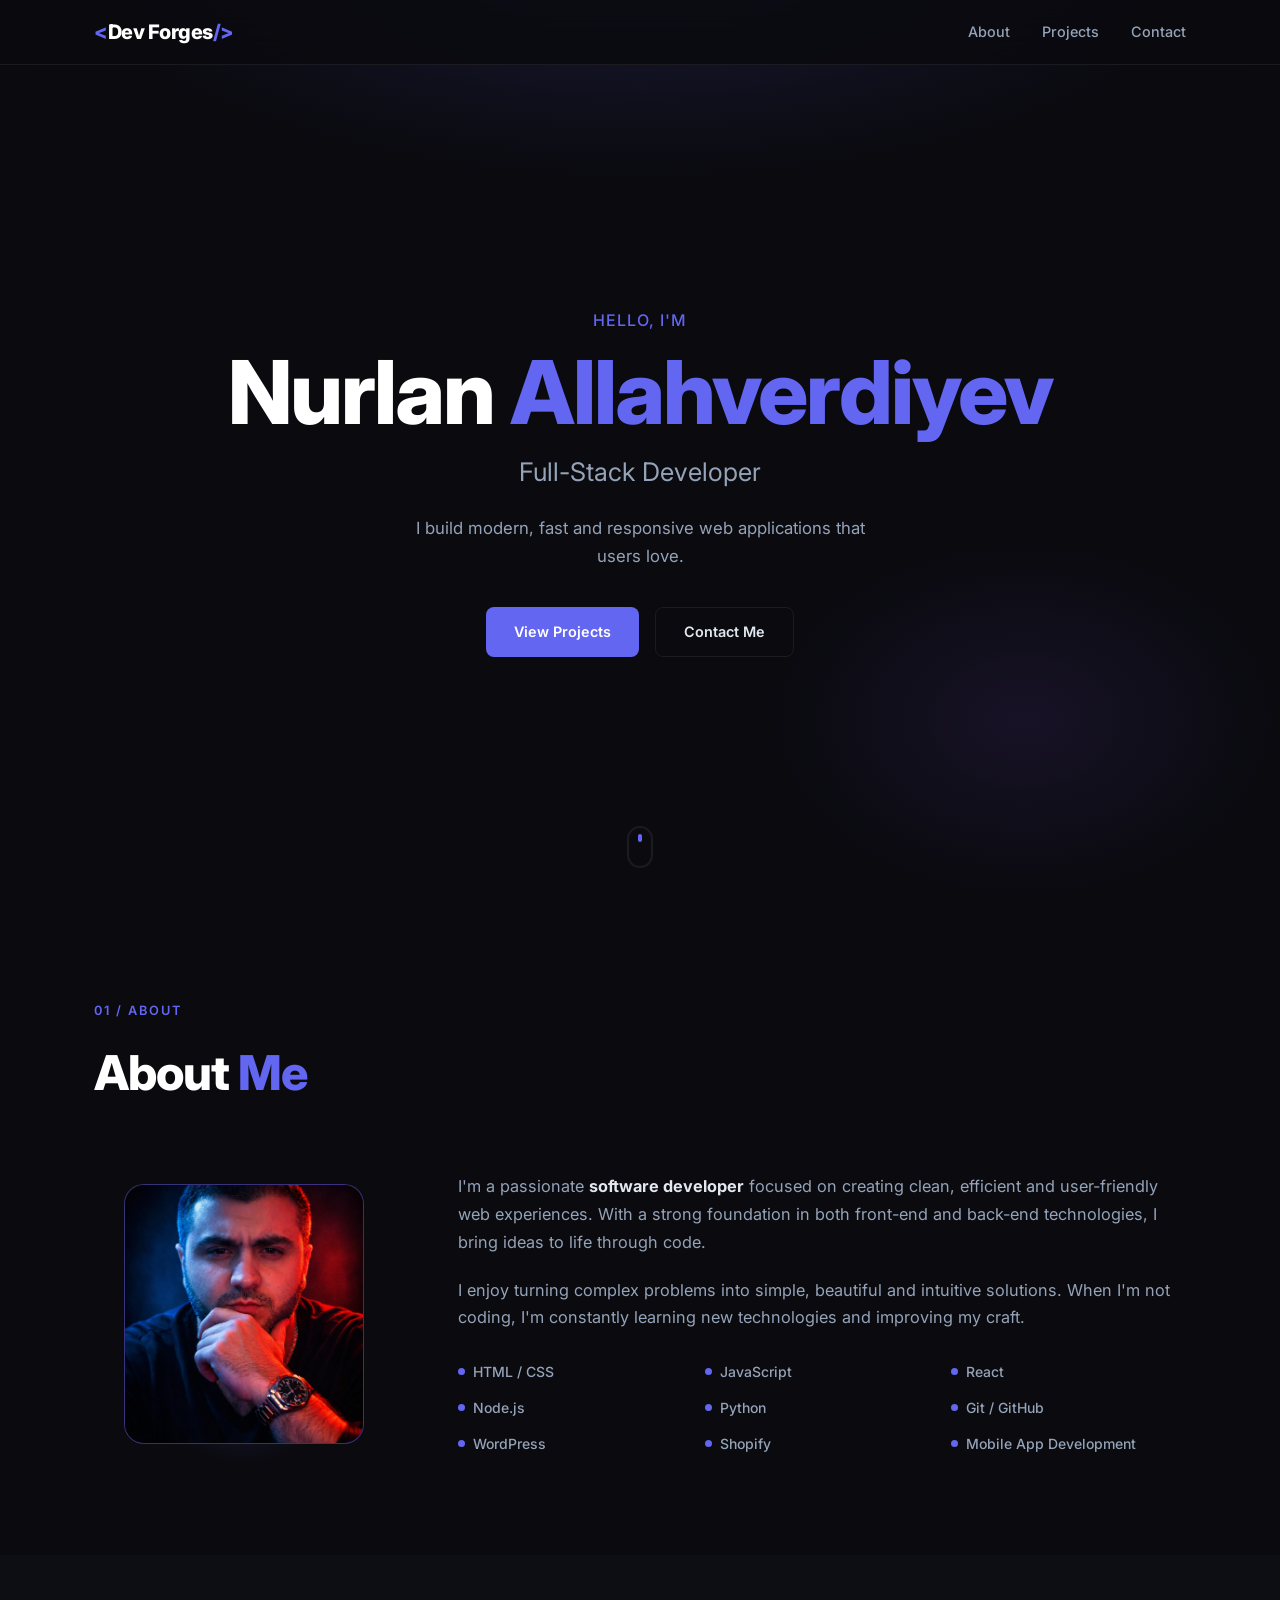
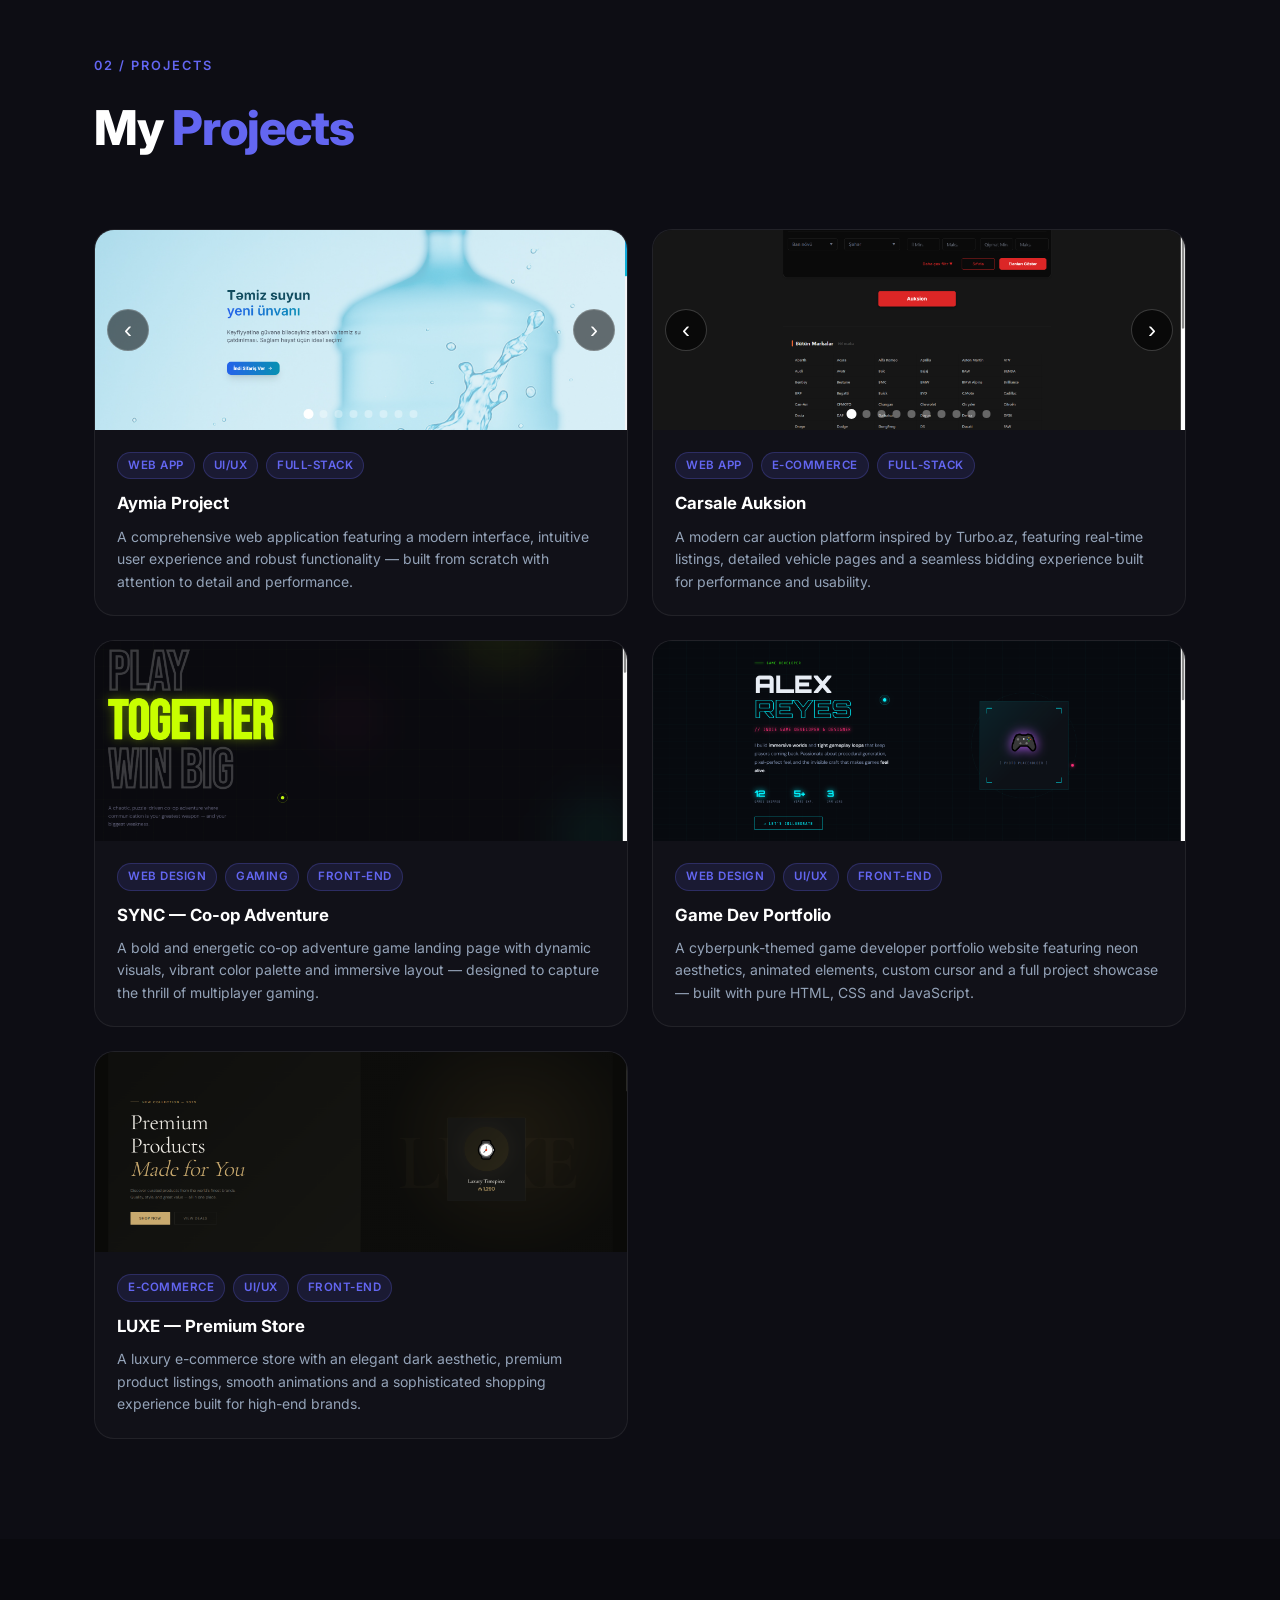
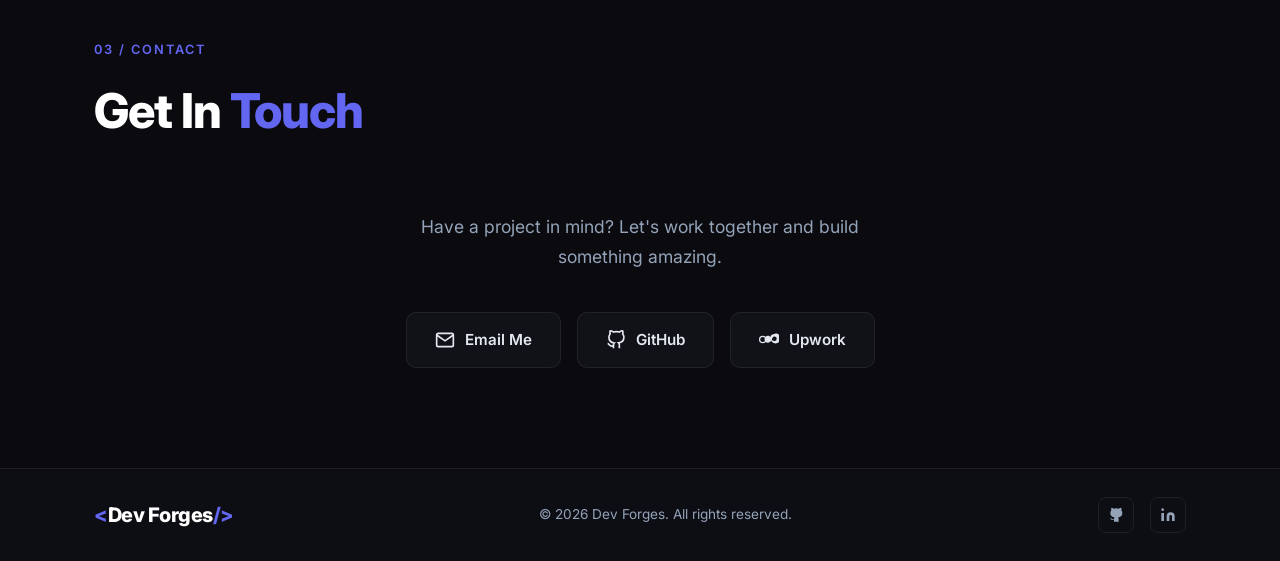
==== commit 0ce23c4a: "Add WordPress, Shopify, Mobile App Development skills" ====
--- a/index.html
+++ b/index.html
@@ -75,6 +75,9 @@
             <div class="skill-item"><span class="skill-dot"></span>Node.js</div>
             <div class="skill-item"><span class="skill-dot"></span>Python</div>
             <div class="skill-item"><span class="skill-dot"></span>Git / GitHub</div>
+            <div class="skill-item"><span class="skill-dot"></span>WordPress</div>
+            <div class="skill-item"><span class="skill-dot"></span>Shopify</div>
+            <div class="skill-item"><span class="skill-dot"></span>Mobile App Development</div>
           </div>
         </div>
       </div>
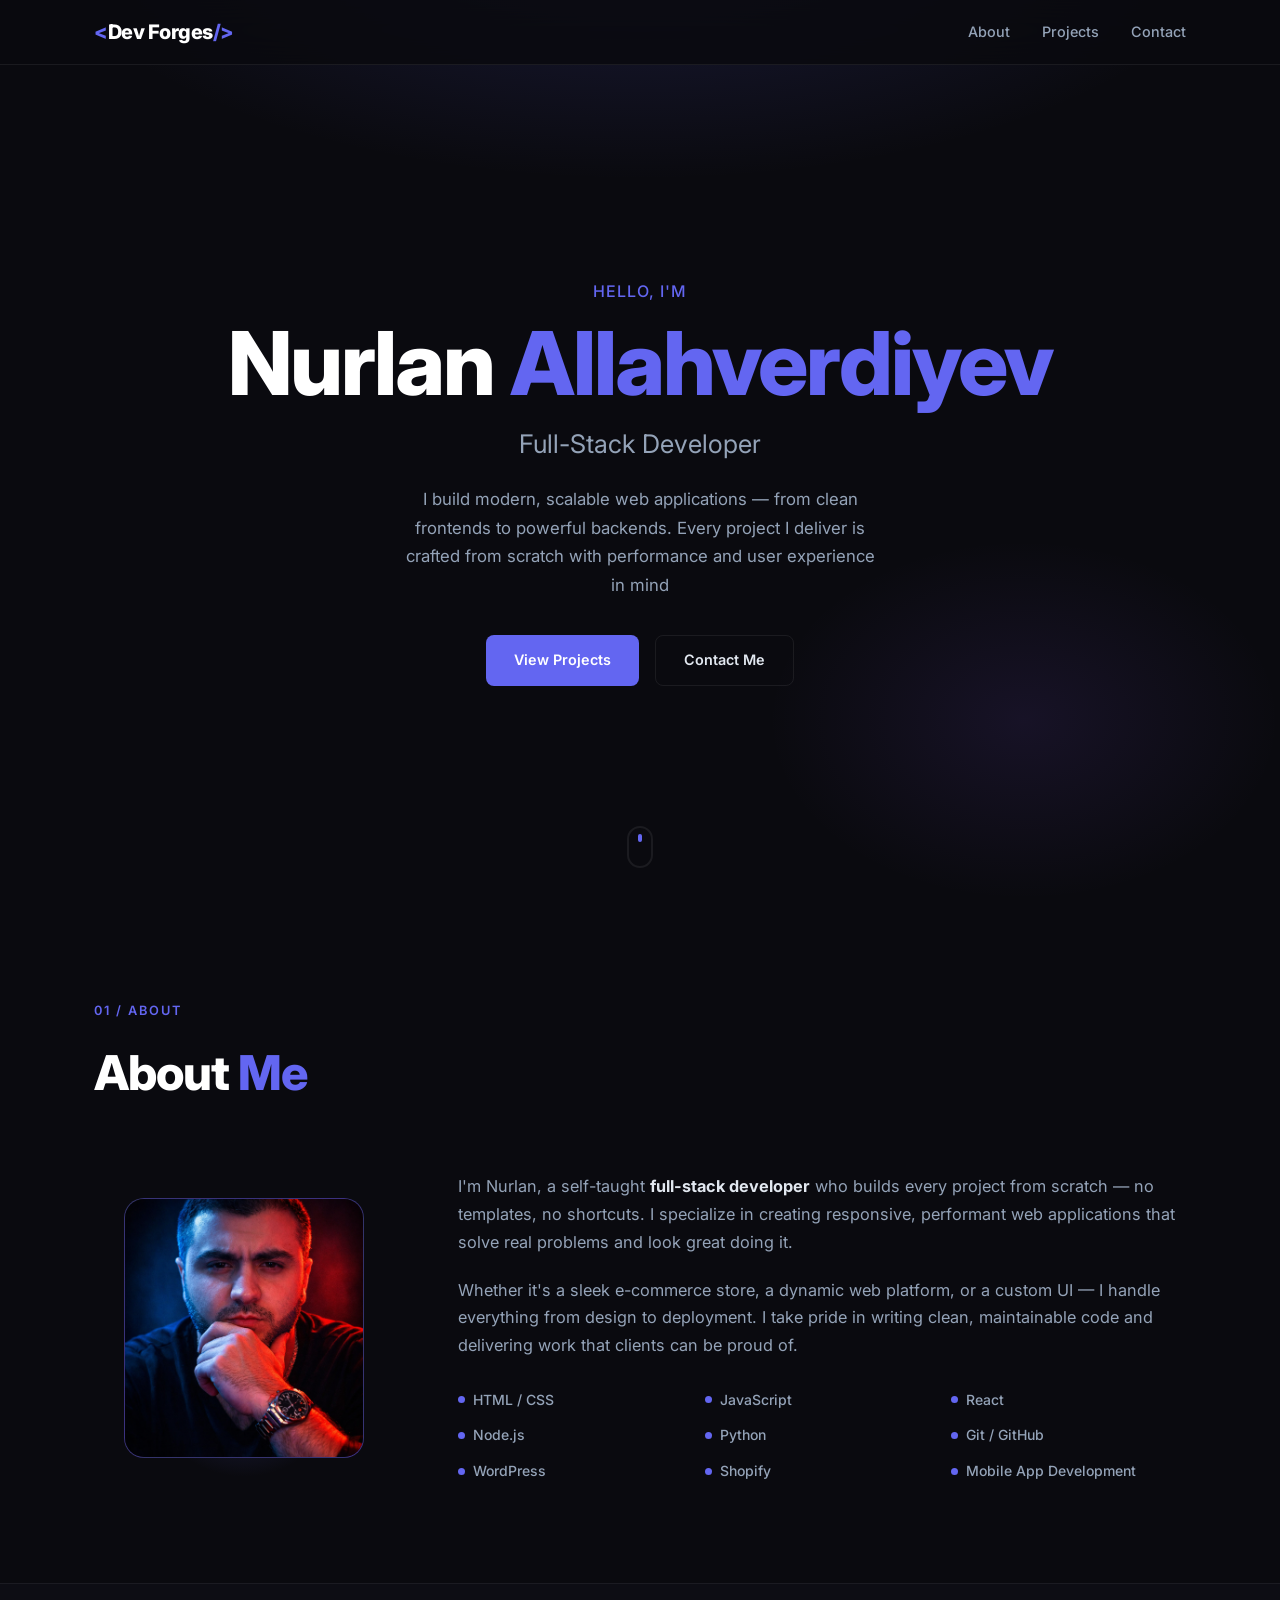
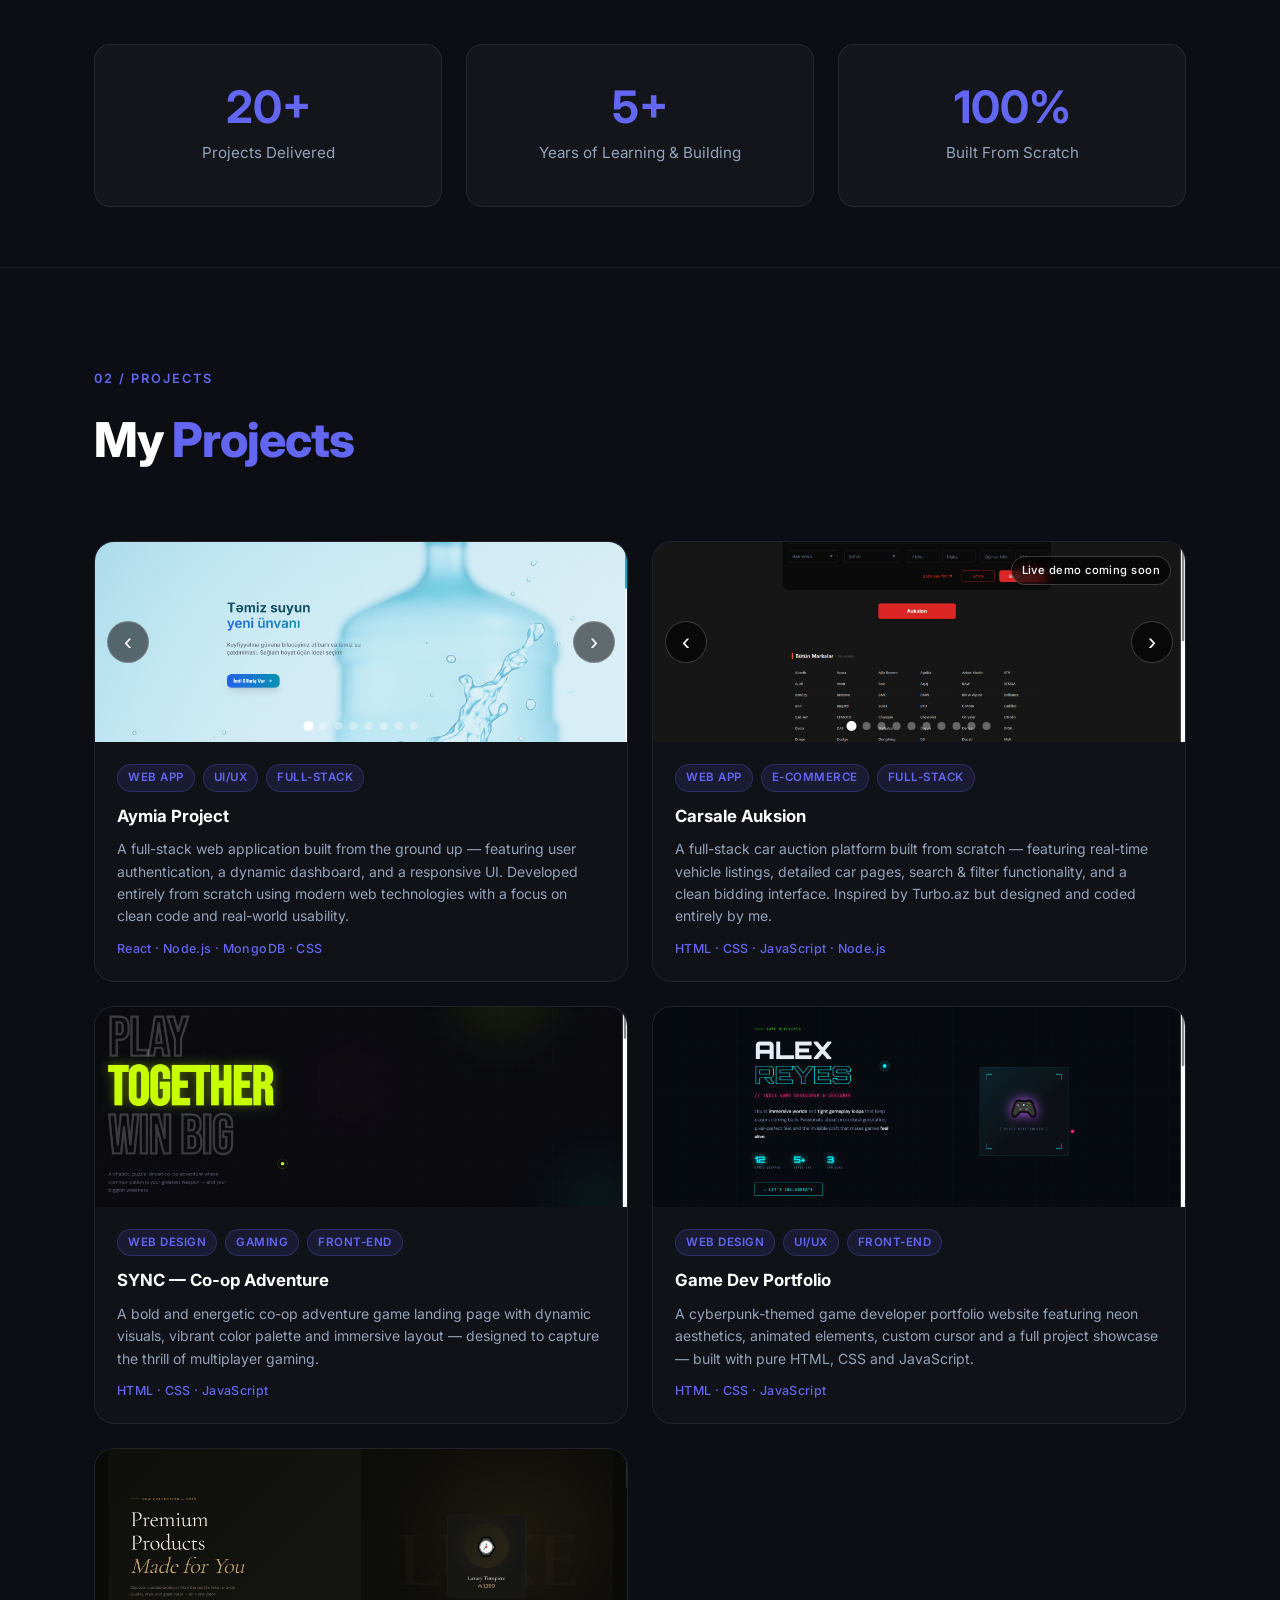
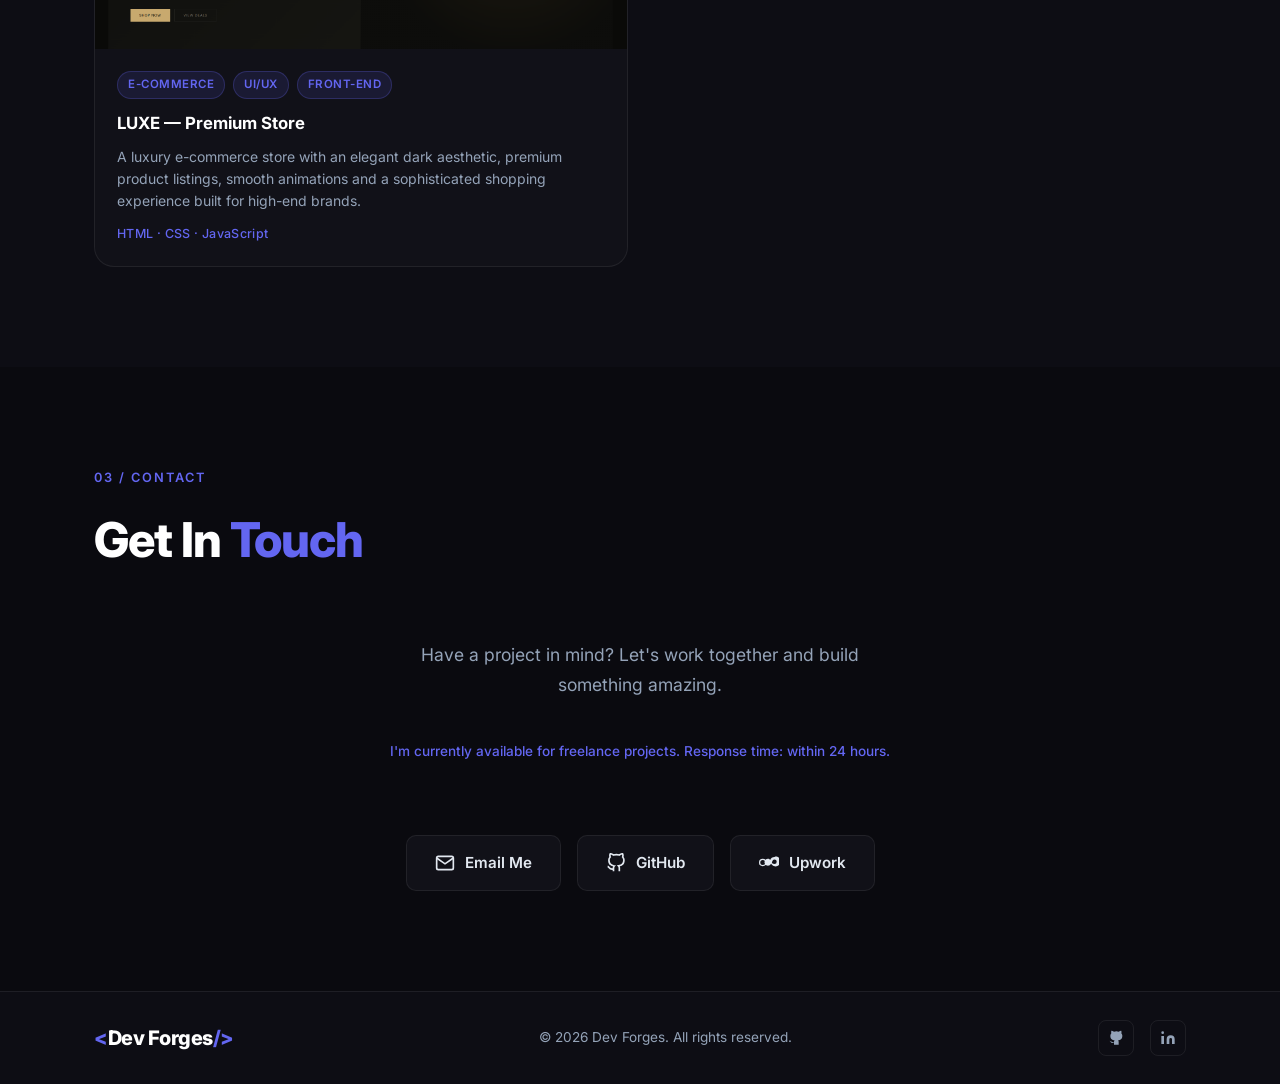
==== commit d82e13c4: "Update contact section, project descriptions, stacks and stats" ====
--- a/index.html
+++ b/index.html
@@ -40,7 +40,7 @@
       <p class="hero-tag">Hello, I'm</p>
       <h1 class="hero-name">Nurlan <span class="accent">Allahverdiyev</span></h1>
       <h2 class="hero-title">Full-Stack Developer</h2>
-      <p class="hero-desc">I build modern, fast and responsive web applications that users love.</p>
+      <p class="hero-desc">I build modern, scalable web applications — from clean frontends to powerful backends. Every project I deliver is crafted from scratch with performance and user experience in mind</p>
       <div class="hero-btns">
         <a href="#projects" class="btn btn-primary">View Projects</a>
         <a href="#contact" class="btn btn-outline">Contact Me</a>
@@ -66,8 +66,8 @@
           <div class="avatar-glow"></div>
         </div>
         <div class="about-text">
-          <p>I'm a passionate <strong>software developer</strong> focused on creating clean, efficient and user-friendly web experiences. With a strong foundation in both front-end and back-end technologies, I bring ideas to life through code.</p>
-          <p>I enjoy turning complex problems into simple, beautiful and intuitive solutions. When I'm not coding, I'm constantly learning new technologies and improving my craft.</p>
+          <p>I'm Nurlan, a self-taught <strong>full-stack developer</strong> who builds every project from scratch — no templates, no shortcuts. I specialize in creating responsive, performant web applications that solve real problems and look great doing it.</p>
+          <p>Whether it's a sleek e-commerce store, a dynamic web platform, or a custom UI — I handle everything from design to deployment. I take pride in writing clean, maintainable code and delivering work that clients can be proud of.</p>
           <div class="skills-grid">
             <div class="skill-item"><span class="skill-dot"></span>HTML / CSS</div>
             <div class="skill-item"><span class="skill-dot"></span>JavaScript</div>
@@ -84,6 +84,26 @@
     </div>
   </section>
 
+  <!-- ===== STATS ===== -->
+  <section class="section section-stats">
+    <div class="container">
+      <div class="stats-grid">
+        <div class="stat-card">
+          <span class="stat-number">20+</span>
+          <span class="stat-label">Projects Delivered</span>
+        </div>
+        <div class="stat-card">
+          <span class="stat-number">5+</span>
+          <span class="stat-label">Years of Learning & Building</span>
+        </div>
+        <div class="stat-card">
+          <span class="stat-number">100%</span>
+          <span class="stat-label">Built From Scratch</span>
+        </div>
+      </div>
+    </div>
+  </section>
+
   <!-- ===== PROJECTS ===== -->
   <section class="section section-dark" id="projects">
     <div class="container">
@@ -93,7 +113,7 @@
       </div>
       <div class="projects-grid">
 
-        <div class="project-card project-card--featured">
+        <a href="https://aymia.az" target="_blank" rel="noopener" class="project-card project-card--featured" style="text-decoration:none;color:inherit;cursor:pointer;">
           <div class="project-img project-img--carousel">
             <div class="carousel" id="aymiaCarousel">
               <div class="carousel-track" id="aymiaTrack">
@@ -114,11 +134,13 @@
           <div class="project-info">
             <div class="project-tags"><span>Web App</span><span>UI/UX</span><span>Full-Stack</span></div>
             <h3>Aymia Project</h3>
-            <p>A comprehensive web application featuring a modern interface, intuitive user experience and robust functionality — built from scratch with attention to detail and performance.</p>
-          </div>
-        </div>
-
-        <div class="project-card project-card--featured">
+            <p>A full-stack web application built from the ground up — featuring user authentication, a dynamic dashboard, and a responsive UI. Developed entirely from scratch using modern web technologies with a focus on clean code and real-world usability.</p>
+            <div class="project-stack">React · Node.js · MongoDB · CSS</div>
+          </div>
+        </a>
+
+        <div class="project-card project-card--featured" style="position:relative;">
+          <div class="badge-coming-soon">Live demo coming soon</div>
           <div class="project-img project-img--carousel">
             <div class="carousel" id="carsaleCarousel">
               <div class="carousel-track" id="carsaleTrack">
@@ -141,7 +163,8 @@
           <div class="project-info">
             <div class="project-tags"><span>Web App</span><span>E-Commerce</span><span>Full-Stack</span></div>
             <h3>Carsale Auksion</h3>
-            <p>A modern car auction platform inspired by Turbo.az, featuring real-time listings, detailed vehicle pages and a seamless bidding experience built for performance and usability.</p>
+            <p>A full-stack car auction platform built from scratch — featuring real-time vehicle listings, detailed car pages, search & filter functionality, and a clean bidding interface. Inspired by Turbo.az but designed and coded entirely by me.</p>
+            <div class="project-stack">HTML · CSS · JavaScript · Node.js</div>
           </div>
         </div>
 
@@ -156,6 +179,7 @@
             <div class="project-tags"><span>Web Design</span><span>Gaming</span><span>Front-End</span></div>
             <h3>SYNC — Co-op Adventure</h3>
             <p>A bold and energetic co-op adventure game landing page with dynamic visuals, vibrant color palette and immersive layout — designed to capture the thrill of multiplayer gaming.</p>
+            <div class="project-stack">HTML · CSS · JavaScript</div>
           </div>
         </a>
 
@@ -170,6 +194,7 @@
             <div class="project-tags"><span>Web Design</span><span>UI/UX</span><span>Front-End</span></div>
             <h3>Game Dev Portfolio</h3>
             <p>A cyberpunk-themed game developer portfolio website featuring neon aesthetics, animated elements, custom cursor and a full project showcase — built with pure HTML, CSS and JavaScript.</p>
+            <div class="project-stack">HTML · CSS · JavaScript</div>
           </div>
         </a>
 
@@ -184,6 +209,7 @@
             <div class="project-tags"><span>E-Commerce</span><span>UI/UX</span><span>Front-End</span></div>
             <h3>LUXE — Premium Store</h3>
             <p>A luxury e-commerce store with an elegant dark aesthetic, premium product listings, smooth animations and a sophisticated shopping experience built for high-end brands.</p>
+            <div class="project-stack">HTML · CSS · JavaScript</div>
           </div>
         </a>
 
@@ -208,8 +234,9 @@
       </div>
       <div class="contact-center">
         <p class="contact-lead">Have a project in mind? Let's work together and build something amazing.</p>
+        <p class="contact-availability">I'm currently available for freelance projects. Response time: within 24 hours.</p>
         <div class="contact-btns">
-          <a href="https://mail.google.com/mail/u/0/#inbox" target="_blank" rel="noopener" class="contact-btn">
+          <a href="mailto:allahverdiyevnurlan83@gmail.com" class="contact-btn">
             <svg viewBox="0 0 24 24" fill="none" stroke="currentColor" stroke-width="2"><path d="M4 4h16c1.1 0 2 .9 2 2v12c0 1.1-.9 2-2 2H4c-1.1 0-2-.9-2-2V6c0-1.1.9-2 2-2z"/><polyline points="22,6 12,13 2,6"/></svg>
             Email Me
           </a>
--- a/style.css
+++ b/style.css
@@ -251,6 +251,50 @@
   background: var(--bg-dark);
 }
 
+.section-stats {
+  padding: 60px 0;
+  background: var(--bg-dark);
+  border-top: 1px solid rgba(255,255,255,0.06);
+  border-bottom: 1px solid rgba(255,255,255,0.06);
+}
+
+.stats-grid {
+  display: grid;
+  grid-template-columns: repeat(3, 1fr);
+  gap: 24px;
+}
+
+.stat-card {
+  display: flex;
+  flex-direction: column;
+  align-items: center;
+  gap: 10px;
+  padding: 40px 24px;
+  background: rgba(255,255,255,0.03);
+  border: 1px solid rgba(255,255,255,0.08);
+  border-radius: 16px;
+  text-align: center;
+  transition: border-color 0.3s, transform 0.3s;
+}
+
+.stat-card:hover {
+  border-color: var(--accent);
+  transform: translateY(-4px);
+}
+
+.stat-number {
+  font-size: 2.8rem;
+  font-weight: 700;
+  color: var(--accent);
+  line-height: 1;
+}
+
+.stat-label {
+  font-size: 0.95rem;
+  color: var(--text-muted);
+  font-weight: 400;
+}
+
 .section-header {
   margin-bottom: 60px;
 }
@@ -439,6 +483,30 @@
   font-size: 0.875rem;
   color: var(--text-muted);
   line-height: 1.6;
+}
+
+.project-stack {
+  margin-top: 10px;
+  font-size: 0.78rem;
+  color: var(--accent);
+  font-weight: 500;
+  letter-spacing: 0.03em;
+}
+
+.badge-coming-soon {
+  position: absolute;
+  top: 14px;
+  right: 14px;
+  z-index: 10;
+  background: rgba(0,0,0,0.6);
+  color: #fff;
+  font-size: 0.7rem;
+  font-weight: 500;
+  padding: 4px 10px;
+  border-radius: 20px;
+  border: 1px solid rgba(255,255,255,0.2);
+  letter-spacing: 0.04em;
+  backdrop-filter: blur(6px);
 }
 
 /* ===== FEATURED PROJECT ===== */
@@ -538,9 +606,16 @@
 .contact-lead {
   font-size: 1.1rem;
   color: var(--text-muted);
-  margin-bottom: 36px;
+  margin-bottom: 12px;
   max-width: 340px;
   line-height: 1.7;
+}
+
+.contact-availability {
+  font-size: 0.85rem;
+  color: var(--accent);
+  margin-bottom: 32px;
+  font-weight: 500;
 }
 
 .contact-items {
@@ -937,6 +1012,10 @@
     grid-template-columns: repeat(2, 1fr);
   }
 
+  .stats-grid {
+    grid-template-columns: 1fr;
+  }
+
   .footer-inner {
     flex-direction: column;
     text-align: center;
